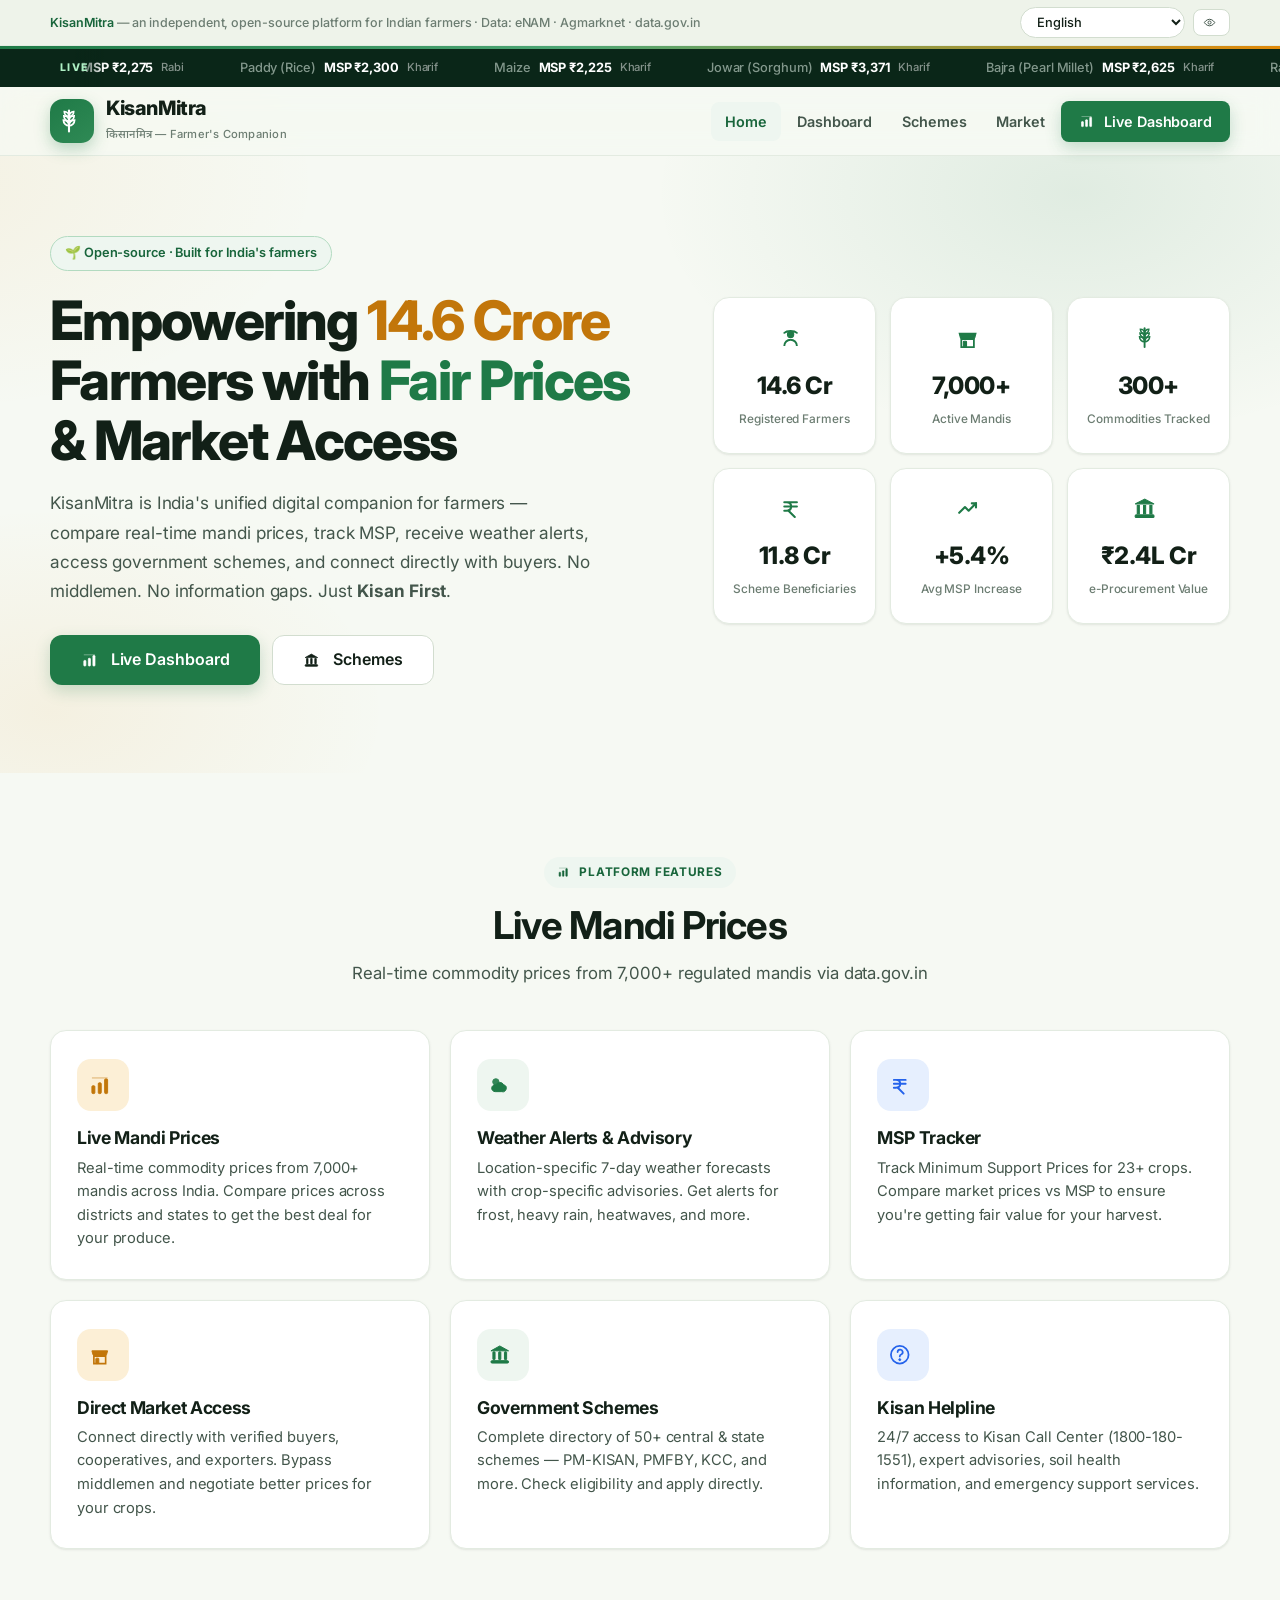
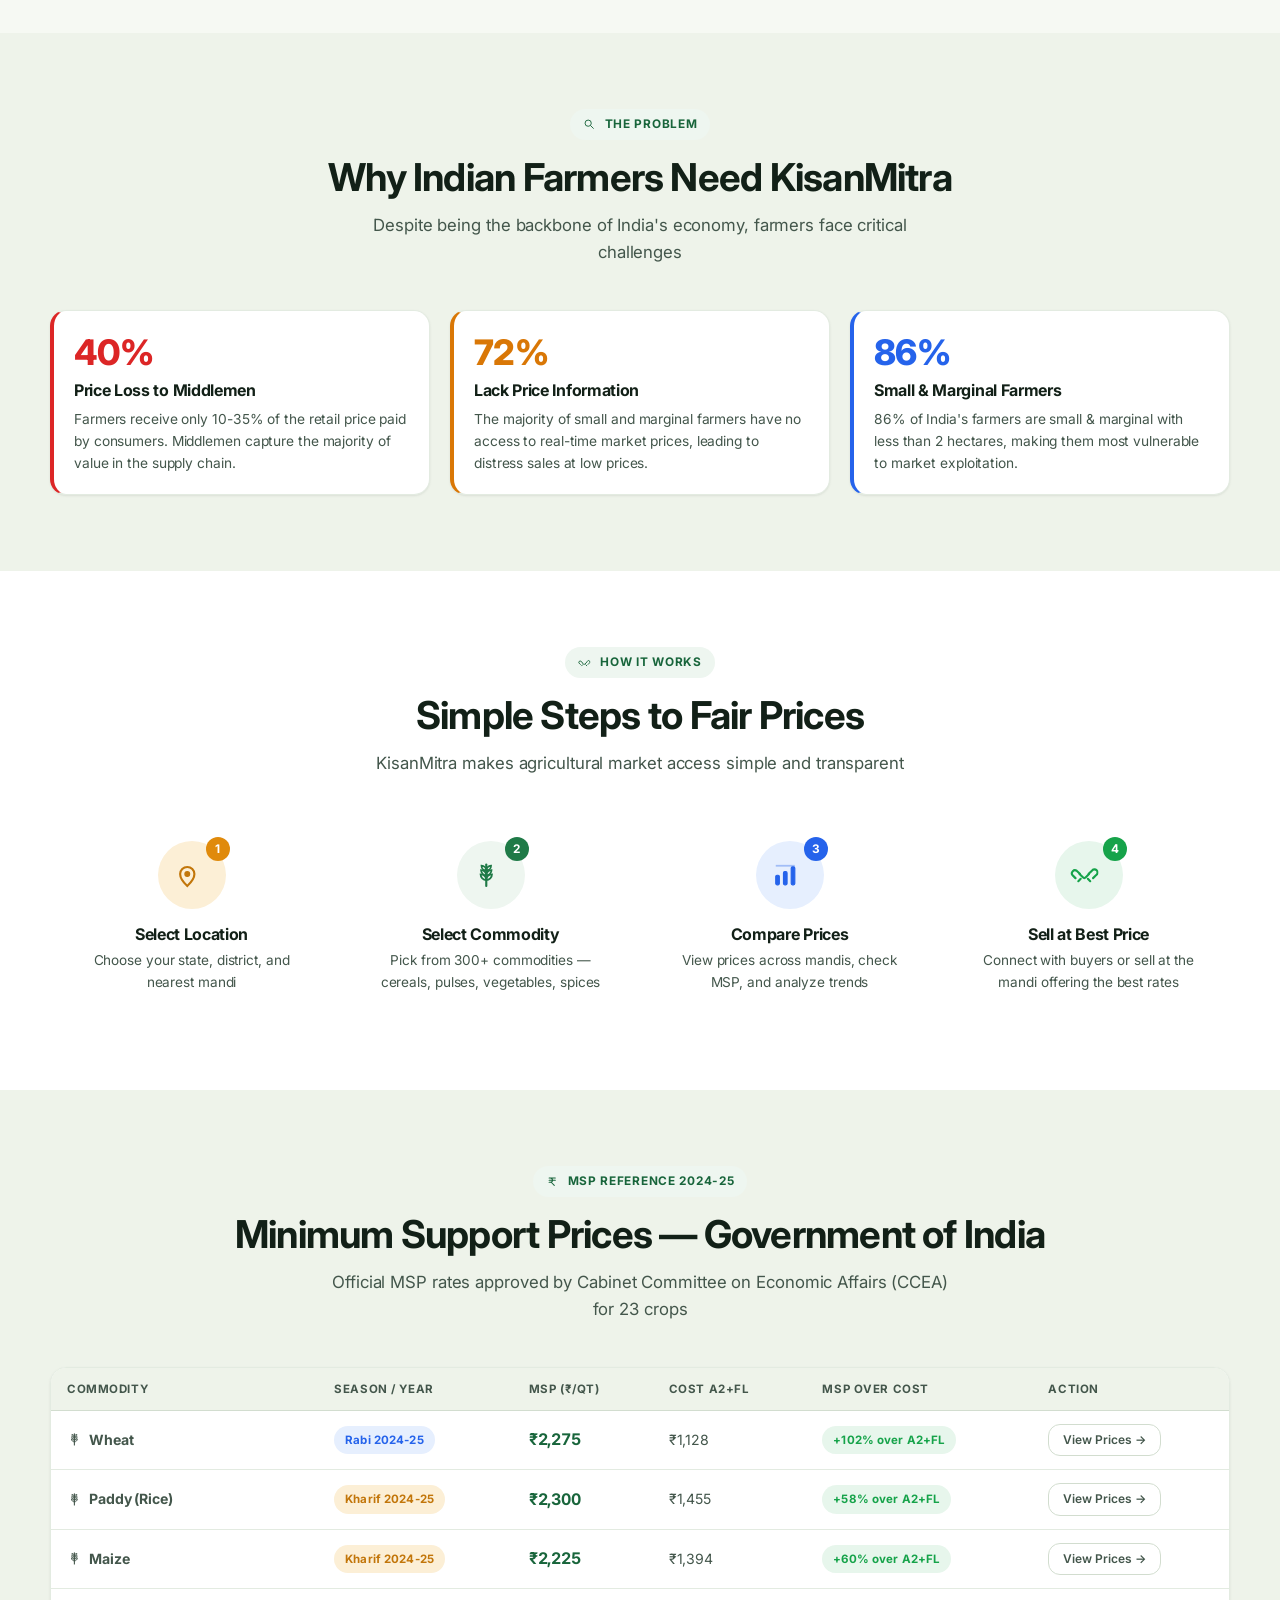
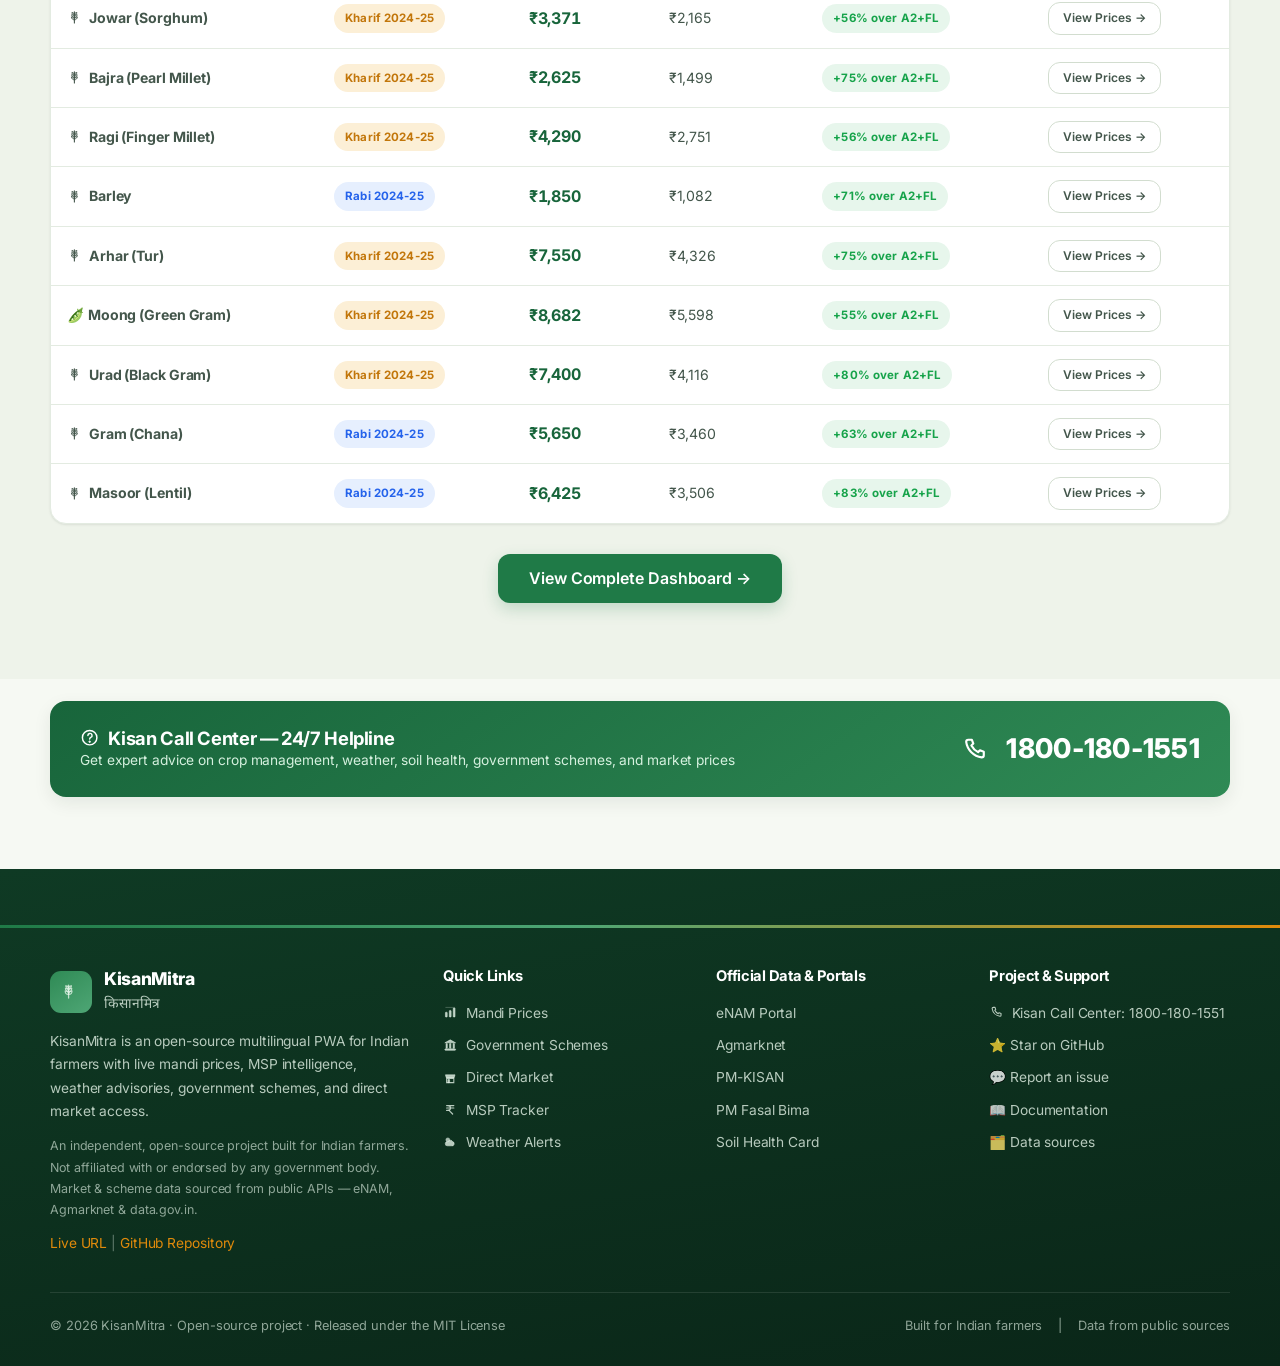
==== index.html @ b931a39f "Add dedicated mobile (app-like) experience; desktop unchanged All new rules are scoped to <=768px in" ====
<!DOCTYPE html>
<html lang="en">

<head>
    <meta charset="UTF-8">
    <meta name="viewport" content="width=device-width, initial-scale=1.0">
    <meta name="description"
        content="KisanMitra is an open-source multilingual PWA for Indian farmers with live mandi prices, MSP intelligence, weather advisories, schemes, and direct market access.">
    <meta name="keywords" content="Kisan, Farmer, Mandi Prices, MSP, Agriculture, India, eNAM, Weather, Crop Prices">
    <meta name="author" content="KisanMitra — independent open-source project">
    <meta name="theme-color" content="#1f7a47">

    <!-- Open Graph / SEO -->
    <meta property="og:title" content="KisanMitra — Farmer's Digital Companion" />
    <meta property="og:description"
        content="Open-source multilingual PWA for Indian farmers with live mandi prices, MSP intelligence, weather advisories, schemes, and direct market access." />
    <meta property="og:type" content="website" />
    <meta property="og:url" content="https://kisanmitra.in" />

    <!-- Favicon -->
    <link rel="icon" href="assets/icons/logo.svg" type="image/svg+xml">
    <meta name="apple-mobile-web-app-capable" content="yes">
    <meta name="apple-mobile-web-app-status-bar-style" content="black-translucent">
    <meta name="mobile-web-app-capable" content="yes">
    <title>KisanMitra — किसानमित्र | Empowering India's Farmers</title>
    <link rel="manifest" href="manifest.json">
    <link rel="icon" href="assets/icons/favicon.svg" type="image/svg+xml">
    <link rel="apple-touch-icon" href="assets/icons/apple-touch-icon.svg">
    <link rel="stylesheet" href="css/style.css?v=8">
    <link rel="stylesheet" href="css/redesign.css?v=8">
    <link rel="stylesheet" href="css/mobile.css?v=8">
</head>

<body>
    <!-- Government Strip -->
    <div class="gov-strip">
        <div class="container">
            <span class="utility-note"><strong>KisanMitra</strong> — an independent, open-source platform for Indian farmers · Data: eNAM · Agmarknet · data.gov.in</span>
            <div>
                <select id="langSelect" class="lang-select">
                    <option value="en">English</option>
                    <option value="hi">हिन्दी (Hindi)</option>
                    <option value="te">తెలుగు (Telugu)</option>
                    <option value="ta">தமிழ் (Tamil)</option>
                    <option value="mr">मराठी (Marathi)</option>
                    <option value="bn">বাংলা (Bengali)</option>
                    <option value="kn">ಕನ್ನಡ (Kannada)</option>
                    <option value="gu">ગુજરાતી (Gujarati)</option>
                </select>

                <button class="hc-toggle" title="High Contrast Mode" aria-label="Toggle High Contrast Mode">👁️‍🗨️</button>
            </div>
        </div>
    </div>

    <!-- Tricolor Divider -->
    <div class="tricolor-divider"></div>

    <!-- Price Ticker -->
    <div class="price-ticker" id="priceTicker">
        <div class="ticker-wrap" id="tickerContent">
            <!-- Populated by JS -->
        </div>
    </div>

    <!-- Navbar -->
    <nav class="navbar">
        <div class="container">
            <a href="index.html" class="nav-brand">
                <div class="logo">🌾</div>
                <div class="brand-text">
                    <h1>KisanMitra</h1>
                    <span>किसानमित्र — Farmer's Companion</span>
                </div>
            </a>
            <ul class="nav-links" id="navLinks">
                <li><a href="index.html" class="active" data-i18n="nav.home">Home</a></li>
                <li><a href="dashboard.html" data-i18n="nav.dashboard">Dashboard</a></li>
                <li><a href="schemes.html" data-i18n="nav.schemes">Schemes</a></li>
                <li><a href="market.html" data-i18n="nav.market">Market</a></li>
                <li><a href="dashboard.html" class="nav-cta" data-i18n="hero.btn.dashboard">📊 Live Dashboard</a></li>
            </ul>
            <button class="nav-toggle" id="navToggle" aria-label="Toggle navigation">☰</button>
        </div>
    </nav>

    <!-- Hero Section -->
    <section class="hero">
        <div class="hero-particles" id="heroParticles"></div>
        <div class="container">
            <div class="hero-content">
                <div class="hero-text">
                    <div class="hero-badge" data-i18n="hero.badge">
                        🌱 Open-source · Built for India's farmers
                    </div>
                    <h2>
                        Empowering <span class="highlight">14.6 Crore</span> Farmers with
                        <span class="highlight-green">Fair Prices</span> & Market Access
                    </h2>
                    <p>
                        KisanMitra is India's unified digital companion for farmers — compare real-time mandi prices,
                        track MSP, receive weather alerts, access government schemes, and connect directly with buyers.
                        No middlemen. No information gaps. Just <strong>Kisan First</strong>.
                    </p>
                    <div class="hero-actions">
                        <a href="dashboard.html" class="btn btn-primary btn-lg" data-i18n="hero.btn.dashboard">
                            📊 View Live Mandi Prices
                        </a>
                        <a href="schemes.html" class="btn btn-secondary btn-lg" data-i18n="hero.btn.schemes">
                            🏛️ Schemes
                        </a>
                    </div>
                </div>
                <div class="hero-stats" id="heroStats">
                    <div class="hero-stat">
                        <div class="stat-icon">👨‍🌾</div>
                        <span class="stat-value" id="statFarmers">14.6 Cr</span>
                        <span class="stat-label">Registered Farmers</span>
                    </div>
                    <div class="hero-stat">
                        <div class="stat-icon">🏪</div>
                        <span class="stat-value" id="statMandis">7,000+</span>
                        <span class="stat-label">Active Mandis</span>
                    </div>
                    <div class="hero-stat">
                        <div class="stat-icon">🌾</div>
                        <span class="stat-value" id="statCommodities">300+</span>
                        <span class="stat-label">Commodities Tracked</span>
                    </div>
                    <div class="hero-stat">
                        <div class="stat-icon">💰</div>
                        <span class="stat-value" id="statBeneficiaries">11.8 Cr</span>
                        <span class="stat-label">Scheme Beneficiaries</span>
                    </div>
                    <div class="hero-stat">
                        <div class="stat-icon">📈</div>
                        <span class="stat-value" id="statMSP">+5.4%</span>
                        <span class="stat-label">Avg MSP Increase</span>
                    </div>
                    <div class="hero-stat">
                        <div class="stat-icon">🏦</div>
                        <span class="stat-value" id="statProcurement">₹2.4L Cr</span>
                        <span class="stat-label">e-Procurement Value</span>
                    </div>
                </div>
            </div>
        </div>
    </section>

    <!-- Features Section -->
    <section class="features" id="features">
        <div class="container">
            <div class="section-header">
                <div class="tagline">⚡ Platform Features</div>
                <h2 data-i18n="feature.prices.title">Everything a Farmer Needs, In One Place</h2>
                <p data-i18n="feature.prices.desc">KisanMitra bridges the information gap between farmers and markets
                    with powerful digital tools</p>
            </div>
            <div class="features-grid">
                <div class="feature-card">
                    <div class="feature-icon saffron">📊</div>
                    <h3>Live Mandi Prices</h3>
                    <p>Real-time commodity prices from 7,000+ mandis across India. Compare prices across districts and
                        states to get the best deal for your produce.</p>
                </div>
                <div class="feature-card">
                    <div class="feature-icon green">🌤️</div>
                    <h3>Weather Alerts & Advisory</h3>
                    <p>Location-specific 7-day weather forecasts with crop-specific advisories. Get alerts for frost,
                        heavy rain, heatwaves, and more.</p>
                </div>
                <div class="feature-card">
                    <div class="feature-icon blue">💰</div>
                    <h3>MSP Tracker</h3>
                    <p>Track Minimum Support Prices for 23+ crops. Compare market prices vs MSP to ensure you're getting
                        fair value for your harvest.</p>
                </div>
                <div class="feature-card">
                    <div class="feature-icon saffron">🏪</div>
                    <h3>Direct Market Access</h3>
                    <p>Connect directly with verified buyers, cooperatives, and exporters. Bypass middlemen and
                        negotiate better prices for your crops.</p>
                </div>
                <div class="feature-card">
                    <div class="feature-icon green">🏛️</div>
                    <h3>Government Schemes</h3>
                    <p>Complete directory of 50+ central & state schemes — PM-KISAN, PMFBY, KCC, and more. Check
                        eligibility and apply directly.</p>
                </div>
                <div class="feature-card">
                    <div class="feature-icon blue">🆘</div>
                    <h3>Kisan Helpline</h3>
                    <p>24/7 access to Kisan Call Center (1800-180-1551), expert advisories, soil health information, and
                        emergency support services.</p>
                </div>
            </div>
        </div>
    </section>

    <!-- Problem Statement Section -->
    <section class="section-block bg-light">
        <div class="container">
            <div class="section-header">
                <div class="tagline">🔍 The Problem</div>
                <h2>Why Indian Farmers Need KisanMitra</h2>
                <p>Despite being the backbone of India's economy, farmers face critical challenges</p>
            </div>
            <div class="grid-3" id="problemGrid">
                <div class="card problem-card danger">
                    <div class="card-body">
                        <h3 class="problem-stat tone-danger-text">40%</h3>
                        <h4 class="problem-title">Price Loss to Middlemen</h4>
                        <p class="problem-copy">Farmers receive only 10-35% of the
                            retail price paid by consumers. Middlemen capture the majority of value in the supply chain.
                        </p>
                    </div>
                </div>
                <div class="card problem-card warning">
                    <div class="card-body">
                        <h3 class="problem-stat tone-warning-text">72%</h3>
                        <h4 class="problem-title">Lack Price Information</h4>
                        <p class="problem-copy">The majority of small and marginal
                            farmers have no access to real-time market prices, leading to distress sales at low prices.
                        </p>
                    </div>
                </div>
                <div class="card problem-card info">
                    <div class="card-body">
                        <h3 class="problem-stat tone-info-text">86%</h3>
                        <h4 class="problem-title">Small & Marginal Farmers</h4>
                        <p class="problem-copy">86% of India's farmers are small &
                            marginal with less than 2 hectares, making them most vulnerable to market exploitation.</p>
                    </div>
                </div>
            </div>
        </div>
    </section>

    <!-- How It Works -->
    <section class="section-block bg-white">
        <div class="container">
            <div class="section-header">
                <div class="tagline">🔄 How It Works</div>
                <h2>Simple Steps to Fair Prices</h2>
                <p>KisanMitra makes agricultural market access simple and transparent</p>
            </div>
            <div class="steps-grid">
                <div class="step-card">
                    <div class="step-icon tone-saffron-bg">
                        📍
                        <span class="step-no tone-saffron-solid">1</span>
                    </div>
                    <h4 class="step-title">Select Location</h4>
                    <p class="step-copy">Choose your state, district, and nearest
                        mandi</p>
                </div>
                <div class="step-card">
                    <div class="step-icon tone-green-bg">
                        🌾
                        <span class="step-no tone-green-solid">2</span>
                    </div>
                    <h4 class="step-title">Select Commodity</h4>
                    <p class="step-copy">Pick from 300+ commodities — cereals,
                        pulses, vegetables, spices</p>
                </div>
                <div class="step-card">
                    <div class="step-icon tone-info-bg">
                        📊
                        <span class="step-no tone-info-solid">3</span>
                    </div>
                    <h4 class="step-title">Compare Prices</h4>
                    <p class="step-copy">View prices across mandis, check MSP, and
                        analyze trends</p>
                </div>
                <div class="step-card">
                    <div class="step-icon tone-success-bg">
                        🤝
                        <span class="step-no tone-success-solid">4</span>
                    </div>
                    <h4 class="step-title">Sell at Best Price</h4>
                    <p class="step-copy">Connect with buyers or sell at the mandi
                        offering the best rates</p>
                </div>
            </div>
        </div>
    </section>

    <!-- Quick Price Check -->
    <section class="section-block bg-light">
        <div class="container">
            <div class="section-header">
                <div class="tagline" data-i18n="msp.tagline">💰 MSP Reference 2024-25</div>
                <h2 data-i18n="msp.title">Minimum Support Prices — Government of India</h2>
                <p data-i18n="msp.subtitle">Official MSP rates approved by Cabinet Committee on Economic Affairs (CCEA)
                    for 23 crops</p>
            </div>
            <div class="card">
                <div class="card-body no-padding">
                    <div class="table-responsive">
                        <table class="data-table" id="quickPriceTable">
                            <thead>
                                <tr>
                                    <th data-i18n="th.commodity">Commodity</th>
                                    <th data-i18n="th.season">Season / Year</th>
                                    <th data-i18n="th.msp">MSP (₹/Qt)</th>
                                    <th data-i18n="th.cost">Cost A2+FL</th>
                                    <th data-i18n="th.margin" scope="col">MSP over Cost</th>
                                    <th data-i18n="th.action" scope="col">Action</th>
                                </tr>
                            </thead>
                            <tbody id="quickPriceBody">
                                <!-- Populated by JS -->
                            </tbody>
                        </table>
                    </div>
                </div>
            </div>
            <div class="center-actions">
                <a href="dashboard.html" class="btn btn-primary btn-lg">View Complete Dashboard →</a>
            </div>
        </div>
    </section>

    <!-- Helpline Banner -->
    <div class="container hero-help-wrap">
        <div class="helpline-banner">
            <div>
                <h3>🆘 Kisan Call Center — 24/7 Helpline</h3>
                <p>Get expert advice on crop management, weather, soil health, government schemes, and market prices</p>
            </div>
            <div class="helpline-number">
                📞 1800-180-1551
            </div>
        </div>
    </div>

    <!-- Footer -->
    <footer class="footer">
        <div class="tricolor-divider"></div>
        <div class="container footer-pad-top">
            <div class="footer-grid">
                <div>
                    <div class="footer-brand">
                        <div class="footer-brand-logo">
                            🌾</div>
                        <div>
                            <h3 class="footer-brand-title">
                                KisanMitra</h3>
                            <span class="footer-brand-sub">किसानमित्र</span>
                        </div>
                    </div>
                    <p>KisanMitra is an open-source multilingual PWA for Indian farmers with live mandi prices, MSP
                        intelligence, weather advisories, government schemes, and direct market access.</p>
                    <p class="footer-note">An independent, open-source project built for Indian farmers. Not
                        affiliated with or endorsed by any government body. Market &amp; scheme data sourced from
                        public APIs — eNAM, Agmarknet &amp; data.gov.in.</p>
                    <p class="footer-links-row">
                        <a href="https://tekigowtham2204.github.io/KisanMitra/" target="_blank" rel="noopener noreferrer">Live URL</a>
                        <span class="sep"> | </span>
                        <a href="https://github.com/tekigowtham2204/KisanMitra/" target="_blank" rel="noopener noreferrer">GitHub Repository</a>
                    </p>
                </div>
                <div>
                    <h4>Quick Links</h4>
                    <ul>
                        <li><a href="dashboard.html">📊 Mandi Prices</a></li>
                        <li><a href="schemes.html">🏛️ Government Schemes</a></li>
                        <li><a href="market.html">🏪 Direct Market</a></li>
                        <li><a href="dashboard.html">💰 MSP Tracker</a></li>
                        <li><a href="dashboard.html">🌤️ Weather Alerts</a></li>
                    </ul>
                </div>
                <div>
                    <h4>Official Data & Portals</h4>
                    <ul>
                        <li><a href="https://enam.gov.in" target="_blank">eNAM Portal</a></li>
                        <li><a href="https://agmarknet.gov.in" target="_blank">Agmarknet</a></li>
                        <li><a href="https://pmkisan.gov.in" target="_blank">PM-KISAN</a></li>
                        <li><a href="https://pmfby.gov.in" target="_blank">PM Fasal Bima</a></li>
                        <li><a href="https://soilhealth.dac.gov.in" target="_blank">Soil Health Card</a></li>
                    </ul>
                </div>
                <div>
                    <h4>Project & Support</h4>
                    <ul>
                        <li><a href="tel:18001801551">📞 Kisan Call Center: 1800-180-1551</a></li>
                        <li><a href="https://github.com/tekigowtham2204/KisanMitra/" target="_blank" rel="noopener noreferrer">⭐ Star on GitHub</a></li>
                        <li><a href="https://github.com/tekigowtham2204/KisanMitra/issues" target="_blank" rel="noopener noreferrer">💬 Report an issue</a></li>
                        <li><a href="https://github.com/tekigowtham2204/KisanMitra/blob/master/README.md" target="_blank" rel="noopener noreferrer">📖 Documentation</a></li>
                        <li><a href="https://data.gov.in/" target="_blank" rel="noopener noreferrer">🗂️ Data sources</a></li>
                    </ul>
                </div>
            </div>
            <div class="footer-bottom">
                <span>© 2026 KisanMitra · Open-source project · Released under the MIT License</span>
                <div class="footer-govt-logos">
                    <span>Built for Indian farmers</span>
                    <span>|</span>
                    <span>Data from public sources</span>
                </div>
            </div>
        </div>
    </footer>

    <!-- Scroll to Top -->
    <button class="scroll-top" id="scrollTop" aria-label="Scroll to top">↑</button>

    <script src="js/api.js?v=8"></script>
    <script src="js/data.js?v=8"></script>
    <script src="js/i18n.js?v=8"></script>
    <script type="module" src="js/app.js?v=8"></script>

    <!-- Service Worker & PWA Install -->
    <script>
        if ('serviceWorker' in navigator) {
            window.addEventListener('load', () => {
                navigator.serviceWorker.register('./service-worker.js')
                    .then(reg => {
                        console.log('[SW] Registered:', reg.scope);
                        reg.onupdatefound = () => {
                            const newWorker = reg.installing;
                            newWorker.onstatechange = () => {
                                if (newWorker.state === 'installed' && navigator.serviceWorker.controller) {
                                    if (window.UI) window.UI.showToast('New update available! Refresh to update.', 'info');
                                }
                            };
                        };
                    })
                    .catch(err => console.warn('[SW] Registration failed:', err));
            });
        }
        // PWA Install prompt
        let deferredPrompt;
        window.addEventListener('beforeinstallprompt', e => {
            e.preventDefault();
            deferredPrompt = e;
            const banner = document.createElement('div');
            banner.id = 'installBanner';
            banner.className = 'install-banner';
            banner.innerHTML = '<div><strong>📱 Install KisanMitra</strong><br><small>Quick access from your home screen</small></div><div class="install-banner-actions"><button onclick="installPWA()" class="install-btn">Install</button><button onclick="this.parentElement.parentElement.remove()" class="later-btn">Later</button></div>';
            document.body.appendChild(banner);
        });
        function installPWA() {
            if (!deferredPrompt) return;
            deferredPrompt.prompt();
            deferredPrompt.userChoice.then(result => {
                console.log('[PWA] Install:', result.outcome);
                deferredPrompt = null;
                const banner = document.getElementById('installBanner');
                if (banner) banner.remove();
            });
        }
    </script>
</body>

</html>
---- css/style.css ----
/* ============================================================
   KisanMitra — Design System
   An independent, open-source platform for Indian farmers.
   Direction: modern agritech — one confident green brand,
   a warm harvest accent, generous whitespace, restrained motion.
   Single source of truth. (redesign.css is intentionally empty.)
   ============================================================ */

@import url('https://fonts.googleapis.com/css2?family=Inter:wght@400;500;600;700;800&family=Noto+Sans+Devanagari:wght@400;500;600;700&display=swap');

/* ── Design Tokens ── */
:root {
    /* Brand — single confident green */
    --green-50:  #eef6f0;
    --green-100: #d8ecdf;
    --green-200: #b2dac0;
    --green-300: #82c29b;
    --green-400: #4ea675;
    --green-500: #2f8a55;
    --green-600: #1f7a47;   /* primary */
    --green-700: #18653b;   /* hover */
    --green-800: #134f2f;
    --green-900: #0f3a24;   /* deep surfaces */
    --green-950: #0a2618;

    /* Accent — warm harvest amber, used sparingly */
    --accent:      #e08a0b;
    --accent-dark: #c2760a;
    --accent-soft: #fcefd6;

    /* Neutrals — slate with a faint warm-green tint */
    --ink:        #122017;
    --ink-2:      #43564b;
    --ink-3:      #6c7d72;
    --ink-inverse:#f4f8f3;

    --surface:      #f6f9f3;   /* page background */
    --surface-2:    #eef3ea;   /* subtle panels / table heads */
    --card:         #ffffff;
    --border:       #e3ebe1;
    --border-strong:#d2ddcf;

    /* Semantic */
    --success:    #16a34a;
    --success-bg: #e7f6ec;
    --danger:     #dc2626;
    --danger-bg:  #fdecec;
    --warning:    #d97706;
    --warning-bg: #fdf1dc;
    --info:       #2563eb;
    --info-bg:    #e6effe;

    /* Legacy aliases (kept so existing markup keeps working) */
    --saffron: var(--accent);
    --saffron-dark: var(--accent-dark);
    --saffron-light: var(--accent-soft);
    --green: var(--green-600);
    --green-dark: var(--green-700);
    --green-light: var(--green-50);
    --white: #ffffff;
    --bg-primary: var(--surface);
    --bg-secondary: var(--card);
    --bg-card: var(--card);
    --text-primary: var(--ink);
    --text-secondary: var(--ink-2);
    --text-muted: var(--ink-3);
    --text-inverse: var(--ink-inverse);
    --border-color: var(--border);

    /* Radii */
    --r-sm: 8px;
    --r-md: 12px;
    --r-lg: 16px;
    --r-xl: 22px;
    --r-pill: 999px;
    --border-radius: var(--r-sm);
    --border-radius-lg: var(--r-md);
    --border-radius-xl: var(--r-lg);

    /* Spacing scale (4px base) */
    --s-1: 4px;  --s-2: 8px;  --s-3: 12px; --s-4: 16px;
    --s-5: 20px; --s-6: 24px; --s-8: 32px; --s-10: 40px;
    --s-12: 48px; --s-16: 64px; --s-20: 80px;

    /* Shadows — soft, low-opacity, green-tinted */
    --shadow-xs: 0 1px 2px rgba(15, 40, 25, 0.05);
    --shadow-sm: 0 1px 3px rgba(15, 40, 25, 0.06), 0 1px 2px rgba(15, 40, 25, 0.04);
    --shadow-md: 0 6px 18px rgba(15, 40, 25, 0.08);
    --shadow-lg: 0 16px 40px rgba(15, 40, 25, 0.10);
    --shadow-xl: 0 28px 64px rgba(15, 40, 25, 0.14);

    --ring: 0 0 0 3px rgba(31, 122, 71, 0.18);

    --font: 'Inter', 'Noto Sans Devanagari', -apple-system, BlinkMacSystemFont, 'Segoe UI', sans-serif;
    --font-primary: var(--font);

    --ease: cubic-bezier(0.4, 0, 0.2, 1);
    --transition: all 0.2s var(--ease);
}

/* ── Reset & Base ── */
*, *::before, *::after { margin: 0; padding: 0; box-sizing: border-box; }

html {
    scroll-behavior: smooth;
    font-size: 16px;
    -webkit-text-size-adjust: 100%;
}

body {
    font-family: var(--font);
    background:
        radial-gradient(900px 480px at 88% -8%, rgba(31, 122, 71, 0.08), transparent 60%),
        radial-gradient(720px 420px at -6% 4%, rgba(224, 138, 11, 0.07), transparent 55%),
        var(--surface);
    color: var(--ink);
    line-height: 1.6;
    -webkit-font-smoothing: antialiased;
    -moz-osx-font-smoothing: grayscale;
    overflow-x: hidden;
    letter-spacing: -0.006em;
}

h1, h2, h3, h4, h5 {
    font-weight: 700;
    line-height: 1.2;
    letter-spacing: -0.02em;
    color: var(--ink);
}

a { text-decoration: none; color: inherit; }
img, svg { max-width: 100%; }
button { cursor: pointer; font-family: inherit; }
input, select, textarea { font-family: inherit; }
strong { font-weight: 700; }

/* ── SVG Icon System (iconify swaps emoji → sprite) ── */
.km-icon-inline {
    display: inline-flex;
    align-items: center;
    justify-content: center;
    vertical-align: -0.14em;
    margin-right: 0.3em;
    line-height: 1;
}
.km-icon {
    width: 1.05em;
    height: 1.05em;
    display: inline-block;
    color: currentColor;
    fill: currentColor;
    stroke: currentColor;
    flex-shrink: 0;
}
.logo .km-icon, .footer-brand-logo .km-icon { width: 1.25em; height: 1.25em; }

/* ── Container ── */
.container {
    width: min(1180px, 100% - 40px);
    margin: 0 auto;
}
.container-fluid { width: 100%; padding: 0 24px; }

/* ── Utility (top) bar ── */
.gov-strip {
    background: var(--surface-2);
    border-bottom: 1px solid var(--border);
    color: var(--ink-2);
    font-size: 0.78rem;
    font-weight: 500;
    padding: 7px 0;
}
.gov-strip .container {
    display: flex;
    justify-content: space-between;
    align-items: center;
    gap: 12px;
}
.gov-strip .utility-note { color: var(--ink-3); }
.gov-strip .utility-note strong { color: var(--green-700); font-weight: 600; }
.gov-strip > .container > div {
    display: flex;
    align-items: center;
    gap: 8px;
}

.lang-select {
    border-radius: var(--r-pill);
    border: 1px solid var(--border-strong);
    background: var(--card);
    color: var(--ink);
    padding: 6px 12px;
    font-size: 0.8rem;
    font-weight: 500;
    cursor: pointer;
    outline: none;
    transition: var(--transition);
}
.lang-select:hover { border-color: var(--green-400); }
.lang-select:focus-visible { box-shadow: var(--ring); border-color: var(--green-500); }
.lang-select option { color: #0d1620; }

.hc-toggle {
    border-radius: var(--r-sm);
    border: 1px solid var(--border-strong);
    background: var(--card);
    color: var(--ink-2);
    padding: 6px 9px;
    font-size: 0.78rem;
    line-height: 1;
    display: inline-flex;
    align-items: center;
    transition: var(--transition);
}
.hc-toggle:hover { border-color: var(--green-400); color: var(--green-700); }

/* ── Brand hairline (was tricolor divider) ── */
.tricolor-divider {
    height: 3px;
    background: linear-gradient(90deg, var(--green-600), var(--green-400) 45%, var(--accent));
}

/* ── Price Ticker ── */
.price-ticker {
    background: var(--green-950);
    padding: 9px 0;
    overflow: hidden;
    position: relative;
}
.price-ticker::before {
    content: 'LIVE';
    position: absolute;
    left: 0; top: 0; bottom: 0;
    z-index: 2;
    display: flex;
    align-items: center;
    gap: 6px;
    padding: 0 16px 0 max(16px, calc((100% - 1180px) / 2 + 10px));
    font-size: 0.66rem;
    font-weight: 800;
    letter-spacing: 0.12em;
    color: #aef0c4;
    background: linear-gradient(90deg, var(--green-950) 72%, transparent);
}
.ticker-wrap {
    display: flex;
    animation: ticker 44s linear infinite;
    white-space: nowrap;
}
.ticker-item {
    display: inline-flex;
    align-items: center;
    gap: 8px;
    padding: 0 22px;
    color: rgba(231, 246, 236, 0.75);
    font-size: 0.8rem;
    font-weight: 500;
}
.ticker-item .ticker-name { color: rgba(231, 246, 236, 0.55); }
.ticker-item .ticker-price { font-weight: 700; color: #fff; }
@keyframes ticker { 0% { transform: translateX(0); } 100% { transform: translateX(-50%); } }

/* ── Navbar ── */
.navbar {
    background: rgba(246, 249, 243, 0.82);
    backdrop-filter: saturate(180%) blur(14px);
    -webkit-backdrop-filter: saturate(180%) blur(14px);
    border-bottom: 1px solid var(--border);
    position: sticky;
    top: 0;
    z-index: 1000;
}
.navbar .container {
    display: flex;
    align-items: center;
    justify-content: space-between;
    height: 68px;
}
.nav-brand { display: flex; align-items: center; gap: 12px; }
.nav-brand .logo {
    width: 44px;
    height: 44px;
    background: linear-gradient(145deg, var(--green-600), var(--green-500));
    border-radius: 13px;
    display: flex;
    align-items: center;
    justify-content: center;
    font-size: 1.4rem;
    color: #fff;
    box-shadow: 0 6px 16px rgba(31, 122, 71, 0.28);
}
.nav-brand .brand-text h1 {
    font-size: 1.24rem;
    font-weight: 800;
    color: var(--ink);
    line-height: 1.15;
}
.nav-brand .brand-text span {
    font-size: 0.7rem;
    color: var(--ink-3);
    font-weight: 500;
    letter-spacing: 0.02em;
}
.nav-links { display: flex; list-style: none; gap: 2px; align-items: center; }
.nav-links a {
    color: var(--ink-2);
    font-size: 0.9rem;
    font-weight: 600;
    padding: 8px 14px;
    border-radius: var(--r-sm);
    transition: var(--transition);
    display: flex;
    align-items: center;
    gap: 6px;
}
.nav-links a:hover { color: var(--green-700); background: var(--green-50); }
.nav-links a.active { color: var(--green-700); background: var(--green-50); }
.nav-cta {
    background: var(--green-600) !important;
    color: #fff !important;
    font-weight: 600 !important;
    padding: 9px 18px !important;
    border-radius: var(--r-sm) !important;
    box-shadow: 0 6px 16px rgba(31, 122, 71, 0.24);
    transition: transform 0.15s var(--ease), background-color 0.15s var(--ease), box-shadow 0.15s var(--ease);
}
.nav-cta:hover {
    background: var(--green-700) !important;
    transform: translateY(-1px);
    box-shadow: 0 10px 22px rgba(31, 122, 71, 0.3) !important;
}
.nav-cta:active { transform: translateY(0); }
.nav-toggle {
    display: none;
    background: var(--card);
    border: 1px solid var(--border-strong);
    color: var(--ink);
    font-size: 1.2rem;
    padding: 6px 10px;
    border-radius: var(--r-sm);
    line-height: 1;
}

/* ── Hero ── */
.hero {
    position: relative;
    overflow: hidden;
    padding: 80px 0 88px;
    background:
        radial-gradient(680px 400px at 84% 6%, rgba(31, 122, 71, 0.10), transparent 62%),
        radial-gradient(560px 340px at 4% 90%, rgba(224, 138, 11, 0.08), transparent 60%);
}
.hero .container { position: relative; z-index: 2; }
.hero-content {
    display: grid;
    grid-template-columns: 1.08fr 0.92fr;
    gap: 56px;
    align-items: center;
}
.hero-badge {
    display: inline-flex;
    align-items: center;
    gap: 8px;
    background: var(--green-50);
    border: 1px solid var(--green-200);
    color: var(--green-700);
    padding: 6px 14px;
    border-radius: var(--r-pill);
    font-size: 0.8rem;
    font-weight: 600;
    margin-bottom: 20px;
}
.hero h2 {
    font-size: clamp(2.1rem, 4.6vw, 3.4rem);
    font-weight: 800;
    color: var(--ink);
    line-height: 1.1;
    letter-spacing: -0.03em;
    margin-bottom: 18px;
}
.hero h2 .highlight { color: var(--accent-dark); }
.hero h2 .highlight-green { color: var(--green-600); }
.hero p {
    font-size: 1.075rem;
    color: var(--ink-2);
    margin-bottom: 30px;
    max-width: 540px;
    line-height: 1.7;
}
.hero-actions { display: flex; gap: 12px; flex-wrap: wrap; }
.hero-stats {
    display: grid;
    grid-template-columns: repeat(3, 1fr);
    gap: 14px;
}
.hero-stat {
    background: var(--card);
    border: 1px solid var(--border);
    border-radius: var(--r-lg);
    padding: 22px 18px;
    text-align: center;
    box-shadow: var(--shadow-sm);
    transition: var(--transition);
}
.hero-stat:hover { transform: translateY(-3px); box-shadow: var(--shadow-md); border-color: var(--green-200); }
.hero-stat .stat-icon { font-size: 1.5rem; margin-bottom: 8px; color: var(--green-600); }
.hero-stat .stat-value { font-size: 1.5rem; font-weight: 800; color: var(--ink); display: block; letter-spacing: -0.02em; }
.hero-stat .stat-label { font-size: 0.74rem; color: var(--ink-3); font-weight: 500; margin-top: 2px; }

/* ── Buttons ── */
.btn {
    display: inline-flex;
    align-items: center;
    justify-content: center;
    gap: 8px;
    padding: 11px 22px;
    border: 1px solid transparent;
    border-radius: var(--r-md);
    font-size: 0.9rem;
    font-weight: 600;
    letter-spacing: -0.005em;
    line-height: 1.2;
    transition: transform 0.15s var(--ease), background-color 0.15s var(--ease), box-shadow 0.15s var(--ease), color 0.15s var(--ease), border-color 0.15s var(--ease);
}
.btn:active { transform: translateY(0) !important; }
.btn-primary {
    background: var(--green-600);
    color: #fff;
    box-shadow: 0 6px 16px rgba(31, 122, 71, 0.22);
}
.btn-primary:hover { background: var(--green-700); transform: translateY(-2px); box-shadow: 0 10px 24px rgba(31, 122, 71, 0.28); }
.btn-secondary {
    background: var(--card);
    color: var(--ink);
    border-color: var(--border-strong);
}
.btn-secondary:hover { background: var(--surface-2); border-color: var(--green-300); transform: translateY(-2px); }
.btn-success { background: var(--green-600); color: #fff; box-shadow: 0 6px 16px rgba(31, 122, 71, 0.22); }
.btn-success:hover { background: var(--green-700); transform: translateY(-2px); }
.btn-outline { background: transparent; border: 1px solid var(--border-strong); color: var(--ink-2); }
.btn-outline:hover { border-color: var(--green-400); color: var(--green-700); background: var(--green-50); }
.btn-sm { padding: 8px 14px; font-size: 0.82rem; }
.btn-lg { padding: 14px 30px; font-size: 1rem; }
.btn-icon { width: 40px; height: 40px; padding: 0; border-radius: var(--r-md); }
.cta-muted { background: rgba(255, 255, 255, 0.16) !important; color: #fff !important; border-color: rgba(255, 255, 255, 0.4) !important; }
.cta-muted:hover { background: rgba(255, 255, 255, 0.26) !important; }

/* ── Section primitives ── */
.features { padding: 84px 0; }
.section-block { padding: 76px 0; }
.section-block.bg-light { background: var(--surface-2); }
.section-block.bg-white { background: var(--card); }

.section-header { text-align: center; margin-bottom: 44px; }
.section-header .tagline, .tagline {
    display: inline-flex;
    align-items: center;
    gap: 6px;
    padding: 6px 13px;
    border-radius: var(--r-pill);
    background: var(--green-50);
    color: var(--green-700);
    font-size: 0.74rem;
    font-weight: 700;
    text-transform: uppercase;
    letter-spacing: 0.06em;
    margin-bottom: 14px;
}
.section-header h2 {
    font-size: clamp(1.7rem, 3vw, 2.4rem);
    color: var(--ink);
    margin-bottom: 12px;
}
.section-header p {
    font-size: 1.05rem;
    color: var(--ink-2);
    max-width: 620px;
    margin: 0 auto;
}

/* ── Features ── */
.features-grid { display: grid; grid-template-columns: repeat(3, 1fr); gap: 20px; }
.feature-card {
    background: var(--card);
    padding: 28px 26px;
    border-radius: var(--r-lg);
    border: 1px solid var(--border);
    box-shadow: var(--shadow-sm);
    transition: var(--transition);
    position: relative;
}
.feature-card:hover { transform: translateY(-4px); box-shadow: var(--shadow-md); border-color: var(--green-200); }
.feature-icon {
    width: 52px;
    height: 52px;
    border-radius: 14px;
    display: flex;
    align-items: center;
    justify-content: center;
    font-size: 1.4rem;
    margin-bottom: 16px;
    background: var(--green-50);
    color: var(--green-600);
}
.feature-icon.saffron { background: var(--accent-soft); color: var(--accent-dark); }
.feature-icon.green { background: var(--green-50); color: var(--green-600); }
.feature-icon.blue { background: var(--info-bg); color: var(--info); }
.feature-card h3 { font-size: 1.1rem; margin-bottom: 8px; color: var(--ink); }
.feature-card p { font-size: 0.92rem; color: var(--ink-2); line-height: 1.6; }

/* ── Page header (inner pages) ── */
.page-header {
    background:
        radial-gradient(600px 200px at 88% -40%, rgba(31, 122, 71, 0.10), transparent 70%),
        var(--surface-2);
    border-bottom: 1px solid var(--border);
    padding: 36px 0 30px;
    color: var(--ink);
}
.page-header .breadcrumb { font-size: 0.82rem; color: var(--ink-3); margin-bottom: 10px; }
.page-header .breadcrumb a { color: var(--ink-3); transition: var(--transition); }
.page-header .breadcrumb a:hover { color: var(--green-700); }
.page-header .breadcrumb strong { color: var(--ink); font-weight: 600; }
.page-header h2 { font-size: clamp(1.55rem, 3vw, 2.1rem); }
.page-header p { color: var(--ink-2); font-size: 0.95rem; margin-top: 6px; }

/* ── Dashboard layout ── */
.dashboard { padding: 30px 0 10px; min-height: calc(100vh - 68px); }
.dashboard-header { margin-bottom: 26px; }
.dashboard-header h2 { font-size: 1.55rem; }
.dashboard-header p { color: var(--ink-2); font-size: 0.9rem; margin-top: 4px; }

.quick-stats { display: grid; grid-template-columns: repeat(4, 1fr); gap: 16px; margin-bottom: 26px; }
.quick-stats.layout-4 { grid-template-columns: repeat(4, 1fr); }
.stat-card {
    background: var(--card);
    border-radius: var(--r-lg);
    padding: 20px;
    border: 1px solid var(--border);
    box-shadow: var(--shadow-sm);
    display: flex;
    align-items: center;
    gap: 14px;
    transition: var(--transition);
}
.stat-card:hover { transform: translateY(-3px); box-shadow: var(--shadow-md); border-color: var(--green-200); }
.stat-icon-box {
    width: 50px;
    height: 50px;
    border-radius: 13px;
    display: grid;
    place-items: center;
    font-size: 1.35rem;
    flex-shrink: 0;
    background: var(--green-50);
    color: var(--green-600);
}
.stat-icon-box.tone-saffron { background: var(--accent-soft); color: var(--accent-dark); }
.stat-icon-box.tone-green { background: var(--green-50); color: var(--green-600); }
.stat-icon-box.tone-info { background: var(--info-bg); color: var(--info); }
.stat-icon-box.tone-warning { background: var(--warning-bg); color: var(--warning); }
.stat-info h4 {
    font-size: 0.74rem;
    font-weight: 600;
    color: var(--ink-3);
    text-transform: uppercase;
    letter-spacing: 0.04em;
}
.stat-info .value { font-size: 1.45rem; font-weight: 800; color: var(--ink); display: block; margin-top: 2px; letter-spacing: -0.02em; }
.stat-info .change { font-size: 0.74rem; font-weight: 600; margin-top: 2px; display: inline-flex; align-items: center; gap: 3px; color: var(--ink-3); }
.stat-info .change.up { color: var(--success); }
.stat-info .change.down { color: var(--danger); }

/* ── Cards ── */
.card {
    background: var(--card);
    border-radius: var(--r-lg);
    border: 1px solid var(--border);
    box-shadow: var(--shadow-sm);
    overflow: hidden;
    transition: var(--transition);
}
.card:hover { box-shadow: var(--shadow-md); }
.card-header {
    padding: 18px 20px;
    border-bottom: 1px solid var(--border);
    display: flex;
    align-items: center;
    justify-content: space-between;
    gap: 10px;
    flex-wrap: wrap;
}
.card-header h3 { font-size: 1.02rem; color: var(--ink); display: flex; align-items: center; gap: 8px; }
.card-body { padding: 20px; }
.card-body.no-padding { padding: 0; }

/* ── Grids ── */
.grid-2 { display: grid; grid-template-columns: repeat(2, 1fr); gap: 20px; }
.grid-3 { display: grid; grid-template-columns: repeat(3, 1fr); gap: 20px; }
.grid-sidebar { display: grid; grid-template-columns: 1fr 360px; gap: 22px; }

/* ── Forms & Filters ── */
.filter-bar {
    display: flex;
    gap: 10px;
    flex-wrap: wrap;
    align-items: center;
    margin-bottom: 22px;
    padding: 14px 16px;
    background: var(--card);
    border-radius: var(--r-md);
    border: 1px solid var(--border);
    box-shadow: var(--shadow-sm);
    row-gap: 10px;
}
.filter-bar.spaced { margin-bottom: 20px; }
.filter-bar label {
    font-size: 0.74rem;
    font-weight: 700;
    color: var(--ink-3);
    text-transform: uppercase;
    letter-spacing: 0.04em;
    white-space: nowrap;
}
.filter-bar .form-control { min-width: 0; flex: 1 1 200px; }
.form-control {
    padding: 10px 13px;
    border: 1px solid var(--border-strong);
    border-radius: var(--r-sm);
    font-size: 0.88rem;
    background: var(--card);
    color: var(--ink);
    min-height: 40px;
    min-width: 180px;
    transition: border-color 0.16s var(--ease), box-shadow 0.16s var(--ease);
}
.form-control::placeholder { color: var(--ink-3); }
.form-control:focus { outline: none; border-color: var(--green-500); box-shadow: var(--ring); }
.form-control-sm { padding: 8px 11px; font-size: 0.8rem; min-width: 140px; }
.form-label { font-size: 0.8rem; font-weight: 600; color: var(--ink-2); display: block; margin-bottom: 6px; }
.form-grid-2, .form-grid-3 { display: grid; gap: 16px; margin-bottom: 18px; }
.form-grid-2 { grid-template-columns: repeat(2, 1fr); }
.form-grid-3 { grid-template-columns: repeat(3, 1fr); }
.form-max { max-width: 720px; }
.checkbox-sm { width: 18px; height: 18px; accent-color: var(--green-600); }
.voice-btn {
    width: 40px; height: 40px; padding: 0;
    display: inline-flex; align-items: center; justify-content: center;
    background: var(--card); border: 1px solid var(--border-strong); border-radius: var(--r-md);
}
.voice-btn:hover { border-color: var(--green-400); color: var(--green-700); }

/* ── Tables ── */
.table-responsive { overflow-x: auto; -webkit-overflow-scrolling: touch; border-radius: var(--r-md); }
.data-table { width: 100%; border-collapse: separate; border-spacing: 0; font-size: 0.88rem; }
.data-table thead th {
    background: var(--surface-2);
    padding: 12px 16px;
    text-align: left;
    font-weight: 700;
    color: var(--ink-2);
    font-size: 0.72rem;
    text-transform: uppercase;
    letter-spacing: 0.05em;
    border-bottom: 1px solid var(--border-strong);
    white-space: nowrap;
}
.data-table tbody td { padding: 13px 16px; border-bottom: 1px solid var(--border); vertical-align: middle; color: var(--ink-2); }
.data-table tbody tr { transition: background 0.16s var(--ease); }
.data-table tbody tr:hover { background: var(--green-50); }
.data-table tbody tr:last-child td { border-bottom: none; }
.data-table .price { font-weight: 700; color: var(--ink); font-variant-numeric: tabular-nums; }
.data-table .price.modal-price { color: var(--green-700); font-size: 1rem; }
.data-table .mandi-name { font-weight: 600; color: var(--ink); }
.data-table .mandi-district { font-size: 0.75rem; color: var(--ink-3); }

/* ── Badges ── */
.badge {
    display: inline-flex; align-items: center; gap: 4px;
    padding: 5px 11px; border-radius: var(--r-pill);
    font-size: 0.72rem; font-weight: 700; letter-spacing: 0.01em;
}
.badge-success { background: var(--success-bg); color: var(--success); }
.badge-danger { background: var(--danger-bg); color: var(--danger); }
.badge-warning { background: var(--warning-bg); color: var(--warning); }
.badge-info { background: var(--info-bg); color: var(--info); }
.badge-saffron { background: var(--accent-soft); color: var(--accent-dark); }

.change-up { color: var(--success); }
.change-down { color: var(--danger); }
.change-up::before { content: '▲ '; font-size: 0.65em; }
.change-down::before { content: '▼ '; font-size: 0.65em; }

/* ── Weather widget ── */
.weather-widget {
    background: linear-gradient(150deg, var(--green-700), var(--green-600));
    border-radius: var(--r-lg);
    padding: 24px;
    color: #eafff0;
    position: relative;
    overflow: hidden;
    border: none;
    box-shadow: var(--shadow-md);
}
.weather-widget::before {
    content: '';
    position: absolute; top: -60px; right: -60px;
    width: 200px; height: 200px;
    background: radial-gradient(circle, rgba(255, 255, 255, 0.14), transparent 70%);
    border-radius: 50%;
}
.weather-header { display: flex; justify-content: space-between; align-items: flex-start; margin-bottom: 16px; position: relative; }
.weather-title { font-size: 1rem; font-weight: 700; color: #fff; }
.weather-sub { font-size: 0.75rem; opacity: 0.78; }
.weather-date { font-size: 0.7rem; opacity: 0.6; }
.weather-current { display: flex; align-items: center; gap: 18px; margin-bottom: 18px; position: relative; }
.weather-current .temp { font-size: 3.2rem; font-weight: 800; line-height: 1; color: #fff; letter-spacing: -0.03em; }
.weather-current .temp sup { font-size: 1.3rem; font-weight: 500; vertical-align: super; }
.weather-current .weather-icon { font-size: 2.6rem; }
.weather-condition { font-size: 0.82rem; opacity: 0.85; }
.weather-details { display: grid; grid-template-columns: repeat(3, 1fr); gap: 10px; margin-bottom: 18px; position: relative; }
.weather-detail { background: rgba(255, 255, 255, 0.12); border: 1px solid rgba(255, 255, 255, 0.16); border-radius: var(--r-sm); padding: 11px; text-align: center; }
.weather-detail .label { font-size: 0.66rem; opacity: 0.75; text-transform: uppercase; letter-spacing: 0.04em; }
.weather-detail .value { font-size: 1.05rem; font-weight: 700; color: #fff; }
.weather-forecast { display: flex; gap: 8px; overflow-x: auto; padding-bottom: 4px; position: relative; }
.forecast-day {
    flex: 0 0 auto; text-align: center; padding: 10px 13px;
    border-radius: var(--r-md); background: rgba(255, 255, 255, 0.1); min-width: 68px;
    transition: var(--transition);
}
.forecast-day:hover { background: rgba(255, 255, 255, 0.18); }
.forecast-day .day { font-size: 0.7rem; opacity: 0.78; }
.forecast-day .icon { font-size: 1.25rem; margin: 6px 0; }
.forecast-day .temps { font-size: 0.74rem; font-weight: 600; }

/* ── Advisory ── */
.advisory-list { list-style: none; }
.advisory-item {
    padding: 13px 16px;
    border-left: 3px solid var(--green-500);
    background: var(--green-50);
    border-radius: 0 var(--r-sm) var(--r-sm) 0;
    margin-bottom: 10px;
    font-size: 0.86rem;
    color: var(--ink);
    transition: var(--transition);
}
.advisory-item:last-child { margin-bottom: 0; }
.advisory-item:hover { background: var(--green-100); transform: translateX(3px); }

/* ── Charts ── */
.chart-container { position: relative; width: 100%; height: 300px; padding: 10px; }
.chart-canvas, .trend-canvas { width: 100%; height: 250px; }
.chart-wrap { position: relative; }
.bar-chart, .bar-chart-shell { display: flex; align-items: flex-end; gap: 6px; height: 250px; padding: 20px 10px 30px; }
.bar-chart .bar { flex: 1; border-radius: 6px 6px 0 0; position: relative; min-width: 26px; transition: var(--transition); cursor: pointer; background: var(--green-500); }
.bar-chart .bar:hover { opacity: 0.88; }
.bar-chart .bar .bar-label { position: absolute; bottom: -22px; left: 50%; transform: translateX(-50%); font-size: 0.64rem; color: var(--ink-3); white-space: nowrap; }
.bar-chart .bar .bar-value { position: absolute; top: -22px; left: 50%; transform: translateX(-50%); font-size: 0.7rem; font-weight: 700; color: var(--ink); white-space: nowrap; }

/* ── MSP comparison ── */
.msp-comparison { display: flex; align-items: center; gap: 18px; padding: 14px; border-radius: var(--r-md); border: 1px solid var(--border); margin-bottom: 12px; transition: var(--transition); }
.msp-comparison:hover { background: var(--surface-2); }
.msp-bar-container { flex: 1; height: 26px; background: var(--surface-2); border-radius: var(--r-pill); overflow: hidden; position: relative; }
.msp-bar { height: 100%; border-radius: var(--r-pill); transition: width 0.9s var(--ease); display: flex; align-items: center; padding-left: 12px; font-size: 0.7rem; font-weight: 700; color: #fff; }
.msp-bar.above { background: linear-gradient(90deg, var(--green-600), var(--green-400)); }
.msp-bar.below { background: linear-gradient(90deg, var(--danger), #f87171); }
.msp-bar.at-msp { background: linear-gradient(90deg, var(--accent), #f7b955); }

/* ── Scheme cards ── */
.scheme-card {
    background: var(--card);
    padding: 22px;
    border-radius: var(--r-lg);
    border: 1px solid var(--border);
    box-shadow: var(--shadow-sm);
    text-align: left;
    transition: var(--transition);
    height: 100%;
    display: flex;
    flex-direction: column;
}
.scheme-card:hover { transform: translateY(-4px); box-shadow: var(--shadow-md); border-color: var(--green-200); }
.scheme-card .scheme-icon {
    width: 50px; height: 50px; border-radius: 13px;
    background: var(--green-50); color: var(--green-600);
    display: flex; align-items: center; justify-content: center;
    font-size: 1.4rem; margin-bottom: 14px;
}
.scheme-card h3 { font-size: 1.04rem; color: var(--ink); margin-bottom: 4px; }
.scheme-card .scheme-hindi { font-size: 0.8rem; color: var(--ink-3); margin-bottom: 12px; }
.scheme-card p { font-size: 0.86rem; color: var(--ink-2); line-height: 1.6; flex: 1; }
.scheme-card .scheme-benefit { margin-top: 14px; padding: 10px 13px; background: var(--green-50); border: 1px solid var(--green-100); border-radius: var(--r-sm); font-size: 0.8rem; font-weight: 600; color: var(--green-700); }
.scheme-card .scheme-link { margin-top: 14px; color: var(--green-700); font-weight: 600; font-size: 0.85rem; display: flex; align-items: center; gap: 6px; transition: var(--transition); }
.scheme-card .scheme-link:hover { gap: 10px; color: var(--green-800); }

/* ── Market listings ── */
.listing-card { background: var(--card); border-radius: var(--r-lg); border: 1px solid var(--border); box-shadow: var(--shadow-sm); padding: 22px; transition: var(--transition); }
.listing-card:hover { transform: translateY(-3px); box-shadow: var(--shadow-md); border-color: var(--green-200); }
.listing-header { display: flex; justify-content: space-between; align-items: flex-start; margin-bottom: 14px; gap: 10px; }
.listing-header h4 { font-size: 1rem; color: var(--ink); }
.listing-header .verified { background: var(--success-bg); color: var(--success); padding: 3px 9px; border-radius: var(--r-pill); font-size: 0.7rem; font-weight: 700; }
.listing-meta { display: grid; grid-template-columns: 1fr 1fr; gap: 10px; margin-bottom: 14px; }
.listing-meta .meta-item { font-size: 0.8rem; color: var(--ink-2); }
.listing-meta .meta-item strong { color: var(--ink); }
.listing-price { font-size: 1.3rem; font-weight: 800; color: var(--green-700); margin-bottom: 14px; letter-spacing: -0.02em; }
.listing-price span { font-size: 0.8rem; color: var(--ink-3); font-weight: 400; }

/* ── Flow / steps / problem (home & market) ── */
.flow-track { display: grid; grid-template-columns: repeat(9, minmax(0, 1fr)); gap: 10px; align-items: center; }
.flow-step { text-align: center; }
.flow-step .icon { font-size: 1.7rem; margin-bottom: 6px; color: var(--green-600); }
.flow-step .label { font-size: 0.82rem; font-weight: 700; color: var(--ink-2); }
.flow-arrow { text-align: center; font-size: 1.3rem; color: var(--green-300); }
.flow-arrow.final { color: var(--accent); }

.steps-grid { display: grid; grid-template-columns: repeat(4, 1fr); gap: 16px; }
.step-card { text-align: center; padding: 20px; }
.step-icon { width: 68px; height: 68px; border-radius: 50%; display: flex; align-items: center; justify-content: center; font-size: 1.7rem; margin: 0 auto 16px; position: relative; }
.step-no { position: absolute; top: -4px; right: -4px; width: 24px; height: 24px; border-radius: 50%; font-size: 0.74rem; display: flex; align-items: center; justify-content: center; color: #fff; font-weight: 700; }
.step-title { margin-bottom: 6px; }
.step-copy { font-size: 0.85rem; color: var(--ink-2); }

.problem-card { border-left: 4px solid var(--green-500); }
.problem-card.danger { border-left-color: var(--danger); }
.problem-card.warning { border-left-color: var(--warning); }
.problem-card.info { border-left-color: var(--info); }
.problem-stat { font-size: 2.2rem; font-weight: 800; margin-bottom: 8px; letter-spacing: -0.02em; }
.problem-title { margin-bottom: 8px; }
.problem-copy { font-size: 0.86rem; color: var(--ink-2); }

/* Tones (backgrounds / solids / text) */
.tone-saffron-bg { background: var(--accent-soft); color: var(--accent-dark); }
.tone-green-bg { background: var(--green-50); color: var(--green-600); }
.tone-info-bg { background: var(--info-bg); color: var(--info); }
.tone-success-bg { background: var(--success-bg); color: var(--success); }
.tone-warning-bg { background: var(--warning-bg); color: var(--warning); }
.tone-saffron-solid { background: var(--accent); }
.tone-green-solid { background: var(--green-600); }
.tone-info-solid { background: var(--info); }
.tone-success-solid { background: var(--success); }
.tone-saffron-text { color: var(--accent-dark); }
.tone-green-text { color: var(--green-700); }
.tone-info-text { color: var(--info); }
.tone-danger-text { color: var(--danger); }
.tone-warning-text { color: var(--warning); }
.partner-icon.tone-saffron { background: var(--accent-soft); color: var(--accent-dark); }
.partner-icon.tone-green { background: var(--green-50); color: var(--green-600); }
.partner-icon.tone-info { background: var(--info-bg); color: var(--info); }
.partner-icon.tone-warning { background: var(--warning-bg); color: var(--warning); }

/* ── Contract farming bits ── */
.contracts-summary { text-align: center; padding: 36px; }
.contracts-summary .icon { font-size: 2.6rem; margin-bottom: 12px; color: var(--green-600); }
.contracts-summary h3 { margin-bottom: 8px; }
.contracts-summary p { font-size: 0.9rem; color: var(--ink-2); margin-bottom: 20px; }
.metric-row { display: flex; gap: 28px; justify-content: center; margin-bottom: 20px; flex-wrap: wrap; }
.metric-row .value { font-size: 1.5rem; font-weight: 800; letter-spacing: -0.02em; }
.metric-row .hint { font-size: 0.74rem; color: var(--ink-3); }
.partner-list-title { font-weight: 700; margin-bottom: 16px; display: flex; align-items: center; gap: 8px; }
.partner-item { display: flex; align-items: center; gap: 13px; padding: 12px; border: 1px solid var(--border); border-radius: var(--r-md); margin-bottom: 10px; transition: var(--transition); }
.partner-item:hover { border-color: var(--green-200); background: var(--surface-2); }
.partner-icon { width: 44px; height: 44px; border-radius: var(--r-md); display: flex; align-items: center; justify-content: center; font-size: 1.15rem; flex-shrink: 0; background: var(--green-50); color: var(--green-600); }
.partner-meta { flex: 1; }
.partner-meta strong { font-size: 0.9rem; color: var(--ink); }
.partner-meta div { font-size: 0.75rem; color: var(--ink-3); }

/* ── Helpline ── */
.helpline-banner {
    background: linear-gradient(145deg, var(--green-700), var(--green-500));
    border-radius: var(--r-lg);
    padding: 26px 30px;
    display: flex;
    align-items: center;
    justify-content: space-between;
    gap: 20px;
    color: #eafff0;
    box-shadow: var(--shadow-md);
}
.helpline-banner h3 { font-size: 1.15rem; color: #fff; }
.helpline-banner p { opacity: 0.9; font-size: 0.86rem; }
.helpline-number { font-size: 1.7rem; font-weight: 800; letter-spacing: 0.01em; display: flex; align-items: center; gap: 10px; color: #fff; }
.helpline-card {
    background: linear-gradient(150deg, var(--green-700), var(--green-500));
    border-radius: var(--r-lg);
    padding: 22px; color: #eafff0; text-align: center; box-shadow: var(--shadow-md);
}
.helpline-card .icon { font-size: 1.9rem; margin-bottom: 8px; color: #fff; }
.helpline-card h4 { color: #fff; margin-bottom: 4px; }
.helpline-card p { font-size: 0.8rem; opacity: 0.9; margin-bottom: 10px; }
.helpline-card .number { font-size: 1.5rem; font-weight: 800; color: #fff; }

/* ── Footer ── */
.footer { background: linear-gradient(170deg, var(--green-900), var(--green-950)); color: rgba(232, 246, 235, 0.82); padding: 56px 0 30px; margin-top: 72px; }
.footer-pad-top { padding-top: 40px; }
.footer-grid { display: grid; grid-template-columns: 1.5fr 1fr 1fr 1fr; gap: 32px; margin-bottom: 36px; }
.footer h4 { font-size: 0.92rem; font-weight: 700; margin-bottom: 16px; color: #fff; }
.footer p, .footer li, .footer a, .footer span { color: rgba(232, 246, 235, 0.78); font-size: 0.86rem; line-height: 1.7; }
.footer ul { list-style: none; }
.footer ul li { margin-bottom: 9px; }
.footer ul a { transition: var(--transition); }
.footer ul a:hover { color: var(--accent); padding-left: 3px; }
.footer-brand { display: flex; align-items: center; gap: 12px; margin-bottom: 14px; }
.footer-brand-logo { width: 42px; height: 42px; border-radius: 11px; display: flex; align-items: center; justify-content: center; font-size: 1.25rem; color: #fff; background: linear-gradient(145deg, var(--green-500), var(--green-400)); }
.footer-brand-title { font-size: 1.1rem; font-weight: 800; color: #fff; margin-bottom: 1px; }
.footer-brand-sub { font-size: 0.7rem; color: rgba(232, 246, 235, 0.55); }
.footer-note { margin-top: 12px; font-size: 0.78rem !important; color: rgba(232, 246, 235, 0.6) !important; }
.footer-links-row { margin-top: 12px; font-size: 0.82rem; }
.footer-links-row a { color: var(--accent); }
.footer-links-row .sep { opacity: 0.5; }
.footer-bottom { border-top: 1px solid rgba(255, 255, 255, 0.1); padding-top: 22px; display: flex; justify-content: space-between; align-items: center; gap: 12px; flex-wrap: wrap; }
.footer-bottom span { font-size: 0.8rem; color: rgba(232, 246, 235, 0.6); }
.footer-govt-logos { display: flex; align-items: center; gap: 16px; }

/* ── Tabs ── */
.tabs { display: flex; gap: 6px; background: var(--card); border: 1px solid var(--border); border-radius: var(--r-md); padding: 6px; margin-bottom: 20px; box-shadow: var(--shadow-sm); }
.tab { padding: 10px 18px; background: none; border: 1px solid transparent; border-radius: var(--r-sm); font-size: 0.86rem; font-weight: 600; color: var(--ink-2); cursor: pointer; transition: var(--transition); }
.tab:hover { color: var(--green-700); background: var(--green-50); }
.tab.active { background: var(--green-600); color: #fff; }

/* ── Modal ── */
.modal-overlay { position: fixed; inset: 0; background: rgba(10, 24, 16, 0.5); backdrop-filter: blur(4px); z-index: 9999; display: flex; align-items: center; justify-content: center; opacity: 0; visibility: hidden; transition: var(--transition); }
.modal-overlay.active { opacity: 1; visibility: visible; }
.modal { background: var(--card); border-radius: var(--r-lg); max-width: 600px; width: 90%; max-height: 82vh; overflow-y: auto; box-shadow: var(--shadow-xl); transform: scale(0.95); transition: transform 0.25s var(--ease); }
.modal-overlay.active .modal { transform: scale(1); }
.modal-header { padding: 18px 22px; border-bottom: 1px solid var(--border); display: flex; justify-content: space-between; align-items: center; }
.modal-header h3 { font-size: 1.1rem; }
.modal-close { background: none; border: none; font-size: 1.3rem; color: var(--ink-3); transition: var(--transition); }
.modal-close:hover { color: var(--danger); }
.modal-body { padding: 22px; }

/* ── States ── */
.loading-state, .empty-state, .error-state { display: flex; flex-direction: column; align-items: center; justify-content: center; padding: 56px 20px; text-align: center; }
.loading-state { color: var(--ink-3); }
.loading-state p { margin-top: 16px; font-size: 0.9rem; }
.loader { width: 38px; height: 38px; border: 3px solid var(--border); border-top-color: var(--green-600); border-radius: 50%; animation: spin 0.8s linear infinite; }
@keyframes spin { to { transform: rotate(360deg); } }
.error-state .error-icon { font-size: 2.4rem; margin-bottom: 12px; }
.error-state h4 { font-size: 1rem; color: var(--danger); margin-bottom: 6px; }
.error-state p, .empty-state p { font-size: 0.86rem; color: var(--ink-2); max-width: 400px; margin-bottom: 14px; }
.empty-state h4 { font-size: 1rem; color: var(--ink); margin-bottom: 6px; }
.empty-table, .empty-placeholder { text-align: center; color: var(--ink-3); padding: 40px 20px; }
.empty-table { padding: 56px 20px; }
.empty-table .icon { font-size: 2.4rem; margin-bottom: 12px; color: var(--green-400); }
.empty-table strong { color: var(--ink); }
.inline-note { font-size: 0.85rem; color: var(--ink-3); }
.api-key-warning { display: flex; flex-direction: column; align-items: center; justify-content: center; padding: 38px 20px; text-align: center; background: var(--warning-bg); border-radius: var(--r-md); border: 1px dashed var(--warning); }
.api-key-warning h4 { font-size: 1rem; color: var(--warning); margin-bottom: 6px; }
.api-key-warning p { font-size: 0.85rem; color: var(--ink-2); max-width: 420px; }
.api-key-warning code { background: rgba(0, 0, 0, 0.06); padding: 2px 8px; border-radius: 4px; font-family: ui-monospace, monospace; font-size: 0.82rem; }

/* ── Favorites ── */
.favorites-section { margin-bottom: 28px; }
.favorites-grid { display: grid; grid-template-columns: repeat(auto-fill, minmax(200px, 1fr)); gap: 14px; }
.favorite-card { background: var(--card); border: 1px solid var(--border); border-radius: var(--r-md); padding: 16px; display: flex; justify-content: space-between; align-items: center; box-shadow: var(--shadow-sm); }
.btn-favorite { background: transparent; border: none; font-size: 1.2rem; cursor: pointer; color: var(--ink-3); transition: transform 0.18s var(--ease), color 0.18s var(--ease); padding: 4px; }
.btn-favorite:hover { transform: scale(1.12); }
.btn-favorite.active { color: var(--danger); }

/* ── Scroll to top ── */
.scroll-top {
    position: fixed; bottom: 28px; right: 28px;
    width: 46px; height: 46px;
    background: var(--green-600); color: #fff; border: none;
    border-radius: var(--r-md); font-size: 1.15rem;
    box-shadow: 0 10px 26px rgba(31, 122, 71, 0.34);
    z-index: 999; opacity: 0; visibility: hidden; transform: translateY(10px);
    transition: var(--transition); display: flex; align-items: center; justify-content: center;
}
.scroll-top.visible { opacity: 1; visibility: visible; transform: translateY(0); }
.scroll-top:hover { background: var(--green-700); transform: translateY(-3px); }

/* ── Tooltip ── */
.tooltip { position: relative; }
.tooltip::after { content: attr(data-tooltip); position: absolute; bottom: calc(100% + 8px); left: 50%; transform: translateX(-50%); background: var(--ink); color: #fff; padding: 6px 12px; border-radius: 6px; font-size: 0.72rem; white-space: nowrap; opacity: 0; visibility: hidden; transition: var(--transition); z-index: 100; }
.tooltip:hover::after { opacity: 1; visibility: visible; }

/* ── Toast ── */
.toast-notification { position: fixed; top: 88px; right: 20px; z-index: 10000; padding: 13px 20px; border-radius: var(--r-md); font-size: 0.9rem; font-weight: 600; box-shadow: var(--shadow-lg); max-width: 420px; animation: slideInRight 0.3s var(--ease); cursor: pointer; display: flex; align-items: center; gap: 12px; }
@keyframes slideInRight { from { transform: translateX(110%); opacity: 0; } to { transform: translateX(0); opacity: 1; } }

/* ── Install banner ── */
.install-banner { position: fixed; bottom: 0; left: 0; right: 0; background: linear-gradient(135deg, var(--green-700), var(--green-600)); color: #fff; padding: 14px 20px; display: flex; align-items: center; justify-content: space-between; gap: 12px; z-index: 9999; box-shadow: 0 -6px 24px rgba(10, 24, 16, 0.22); }
.install-banner small { font-size: 0.8rem; opacity: 0.9; }
.install-banner-actions { display: flex; gap: 8px; align-items: center; }
.install-banner .install-btn { background: #fff; color: var(--green-700); border: none; padding: 10px 20px; border-radius: var(--r-sm); font-weight: 700; cursor: pointer; }
.install-banner .later-btn { background: transparent; color: #fff; border: 1px solid rgba(255, 255, 255, 0.5); padding: 10px 16px; border-radius: var(--r-sm); cursor: pointer; }

/* ── Misc layout helpers ── */
.stack-gap-24 { margin-bottom: 22px; }
.center-actions { text-align: center; margin-top: 30px; }
.hero-help-wrap { margin-top: 22px; margin-bottom: 4px; }
.section-divider { margin: 22px 0; border: 0; border-top: 1px solid var(--border); }
.section-title-row { display: flex; align-items: center; justify-content: space-between; gap: 8px; }
.actions-row { display: flex; gap: 10px; align-items: center; flex-wrap: wrap; }
.hidden-panel { display: none; }
.w-full { width: 100%; }
.mt-16 { margin-top: 16px; } .mt-20 { margin-top: 20px; } .mt-30 { margin-top: 30px; } .mt-40 { margin-top: 40px; }
.export-csv-btn { font-size: 0.75rem; }
.partner-meta div, .inline-note { line-height: 1.5; }

/* Skeleton */
.skeleton, .skeleton-text { background: linear-gradient(90deg, var(--surface-2) 25%, #e4ece2 50%, var(--surface-2) 75%); background-size: 200% 100%; animation: skeleton 1.5s infinite; border-radius: 6px; }
.skeleton-text { height: 12px; width: 80%; }
@keyframes skeleton { 0% { background-position: -200% 0; } 100% { background-position: 200% 0; } }

/* Live pulse */
.pulse-dot { display: inline-block; width: 8px; height: 8px; background: var(--green-400); border-radius: 50%; margin-right: 6px; animation: pulseDot 1.5s ease-in-out infinite; }
@keyframes pulseDot { 0%, 100% { opacity: 1; box-shadow: 0 0 0 0 rgba(78, 166, 117, 0.4); } 50% { opacity: 0.8; box-shadow: 0 0 0 6px rgba(78, 166, 117, 0); } }

/* Particles disabled in the refined look (kept inert if rendered) */
.hero-particles { display: none; }

/* ── Reveal on scroll ── */
.reveal { opacity: 0; transform: translateY(22px); transition: opacity 0.6s var(--ease), transform 0.6s var(--ease); }
.reveal.revealed { opacity: 1; transform: translateY(0); }
.reveal-delay-1 { transition-delay: 0.08s; }
.reveal-delay-2 { transition-delay: 0.16s; }
.reveal-delay-3 { transition-delay: 0.24s; }
.reveal-delay-4 { transition-delay: 0.32s; }

/* ── Entrance animation (single, subtle) ── */
.hero-text, .hero-stats, .section-header, .feature-card, .card, .scheme-card, .stat-card {
    animation: fadeUp 0.5s var(--ease) both;
}
@keyframes fadeUp { from { opacity: 0; transform: translateY(12px); } to { opacity: 1; transform: translateY(0); } }

/* ── Scrollbar ── */
::-webkit-scrollbar { width: 9px; height: 9px; }
::-webkit-scrollbar-track { background: var(--surface-2); }
::-webkit-scrollbar-thumb { background: #c2d0c2; border-radius: 5px; }
::-webkit-scrollbar-thumb:hover { background: var(--green-300); }

/* ── Focus ── */
*:focus-visible { outline: 2px solid var(--green-600); outline-offset: 2px; border-radius: 3px; }

/* ── Micro-interaction ── */
button:active { transform: scale(0.97); }

/* ============================================================
   Responsive
   ============================================================ */
@media (max-width: 1200px) {
    .grid-sidebar { grid-template-columns: 1fr; }
    .hero-content { grid-template-columns: 1fr; gap: 36px; }
}
@media (max-width: 1024px) {
    .hero { padding: 60px 0 70px; }
    .features-grid, .footer-grid { grid-template-columns: repeat(2, minmax(0, 1fr)); }
    .quick-stats, .quick-stats.layout-4 { grid-template-columns: repeat(2, minmax(0, 1fr)); }
    .grid-3, .steps-grid { grid-template-columns: repeat(2, minmax(0, 1fr)); }
    .flow-track { grid-template-columns: repeat(5, minmax(0, 1fr)); }
    .flow-arrow { display: none; }
}
@media (max-width: 900px) {
    .hero-stats { grid-template-columns: repeat(3, minmax(0, 1fr)); }
    .tabs { display: grid; grid-template-columns: 1fr; }
    .tab { width: 100%; }
}
@media (max-width: 768px) {
    .gov-strip .container { flex-direction: column; align-items: center; text-align: center; gap: 8px; }
    .price-ticker::before { display: none; }
    .navbar .container { height: 64px; }
    .nav-links {
        display: none;
        position: absolute; top: 64px; left: 0; right: 0;
        margin: 0 16px; padding: 14px;
        flex-direction: column; align-items: stretch;
        background: var(--card);
        border: 1px solid var(--border);
        border-radius: var(--r-md);
        box-shadow: var(--shadow-lg);
    }
    .nav-links.active { display: flex; }
    .nav-links a { padding: 12px 14px; }
    .nav-toggle { display: block; }
    .hero h2 { font-size: 2rem; }
    .hero p { font-size: 0.98rem; }
    .hero-stats { grid-template-columns: repeat(2, 1fr); }
    .features-grid, .quick-stats, .quick-stats.layout-4, .grid-2, .grid-3, .steps-grid, .form-grid-2, .form-grid-3, .footer-grid { grid-template-columns: 1fr; }
    .filter-bar { padding: 12px; }
    .filter-bar label { width: 100%; }
    .filter-bar .form-control { flex: 1 1 100%; width: 100%; }
    .helpline-banner { flex-direction: column; text-align: left; padding: 22px; }
    .flow-track { grid-template-columns: 1fr; gap: 12px; }
    .footer-bottom { flex-direction: column; text-align: center; }
    .install-banner { flex-direction: column; align-items: stretch; }
    .install-banner-actions { width: 100%; }
    .install-banner .install-btn, .install-banner .later-btn { flex: 1; }
    .card-header, .card-body, .stat-card, .scheme-card { padding: 16px; }
    .section-block, .features { padding: 52px 0; }
}
@media (max-width: 480px) {
    html { font-size: 15px; }
    .container { width: min(1180px, 100% - 28px); }
    .hero-stats { grid-template-columns: 1fr; }
    .hero-actions { flex-direction: column; }
    .hero-actions .btn { width: 100%; }
    .hero h2, .page-header h2, .section-header h2 { font-size: 1.7rem; }
}

/* ── Reduced motion ── */
@media (prefers-reduced-motion: reduce) {
    *, *::before, *::after { animation-duration: 0.01ms !important; transition-duration: 0.01ms !important; }
    .ticker-wrap { animation: none; }
    .reveal { opacity: 1; transform: none; }
}

/* ── Print ── */
@media print {
    .navbar, .footer, .gov-strip, .price-ticker, .helpline-banner, .nav-toggle, .scroll-top, .tricolor-divider { display: none !important; }
    body { background: #fff; }
    .card { box-shadow: none; border: 1px solid #ccc; }
}

/* ============================================================
   High-contrast mode (refined)
   ============================================================ */
body.high-contrast {
    --surface: #000000;
    --surface-2: #0a0a0a;
    --card: #000000;
    --ink: #ffffff;
    --ink-2: #ffffff;
    --ink-3: #e6e6e6;
    --border: #ffffff;
    --border-strong: #ffffff;
    --green-50: #06250f;
    --green-600: #2bd66b;
    --green-700: #2bd66b;
    --accent: #ffd54a;
    --accent-dark: #ffd54a;
    background: #000 !important;
}
body.high-contrast a { text-decoration: underline; }
body.high-contrast .navbar { background: #000; }
body.high-contrast .card, body.high-contrast .btn, body.high-contrast .nav-cta,
body.high-contrast input, body.high-contrast select, body.high-contrast .stat-card,
body.high-contrast .feature-card, body.high-contrast .scheme-card {
    border: 2px solid #fff !important;
    box-shadow: none !important;
}
body.high-contrast .hero, body.high-contrast .page-header, body.high-contrast .weather-widget,
body.high-contrast .helpline-banner, body.high-contrast .helpline-card, body.high-contrast .footer {
    background: #000 !important;
    color: #fff !important;
}
---- css/redesign.css ----
/* ============================================================
   KisanMitra
   The design system now lives entirely in css/style.css.
   This file is intentionally left empty after consolidation so
   existing <link> tags and the service-worker precache stay
   valid. Do not add styles here — edit css/style.css instead.
   ============================================================ */
---- css/mobile.css ----
/* ============================================================
   KisanMitra — Mobile App Layer
   A dedicated, app-like experience for phones. Everything here is
   scoped to <= 768px, so the desktop / large-screen design in
   style.css is left completely untouched.
   Loaded LAST so it wins the cascade on mobile.
   ============================================================ */

@media (max-width: 768px) {

    /* Clip the off-canvas drawer so it can't create horizontal scroll.
       overflow-x: clip (not hidden) keeps the sticky navbar working. */
    html { overflow-x: clip; }

    /* ── One app header: drop the utility strip (its controls move into
          the drawer via JS), keep a single slim sticky navbar + a thin
          live ticker. ── */
    .gov-strip { display: none; }
    .tricolor-divider { height: 2px; }

    .price-ticker { padding: 7px 0; }
    .price-ticker::before { display: none; }
    .ticker-item { font-size: 0.76rem; padding: 0 16px; }

    .navbar { position: sticky; top: 0; z-index: 1000; }
    .navbar .container { height: 58px; }
    .nav-brand .logo { width: 38px; height: 38px; font-size: 1.2rem; border-radius: 11px; }
    .nav-brand .brand-text h1 { font-size: 1.1rem; }
    .nav-brand .brand-text span { font-size: 0.62rem; }
    .nav-toggle {
        display: flex; align-items: center; justify-content: center;
        width: 42px; height: 42px; font-size: 1.25rem;
        background: var(--card); border: 1px solid var(--border); border-radius: 11px;
    }
    body.nav-open .navbar { z-index: 1300; }   /* keep the ✕ tappable above the drawer */

    /* ── Slide-in drawer ── */
    .nav-links {
        position: fixed;
        top: 0; right: 0; bottom: 0; left: auto;
        width: min(84%, 330px);
        height: 100vh; height: 100dvh;
        margin: 0;
        padding: 78px 16px 24px;
        display: flex;
        flex-direction: column;
        align-items: stretch;
        gap: 4px;
        background: var(--card);
        border: none;
        border-left: 1px solid var(--border);
        border-radius: 0;
        box-shadow: -18px 0 48px rgba(10, 24, 16, 0.20);
        transform: translateX(100%);
        transition: transform 0.28s var(--ease);
        overflow-y: auto;
        z-index: 1200;
        -webkit-overflow-scrolling: touch;
    }
    .nav-links.active { transform: translateX(0); }
    .nav-links a {
        padding: 14px 16px;
        border-radius: 12px;
        font-size: 1.02rem;
        font-weight: 600;
        color: var(--ink);
        min-height: 48px;
        display: flex;
        align-items: center;
    }
    .nav-links a.active { background: var(--green-50); color: var(--green-700); }
    .nav-links a.nav-cta {
        margin-top: 10px;
        justify-content: center;
        padding: 14px 16px !important;
        font-size: 1rem !important;
    }
    .nav-drawer-controls {
        list-style: none;
        margin-top: auto;
        padding-top: 18px;
        border-top: 1px solid var(--border);
        display: flex;
        gap: 10px;
        align-items: center;
    }
    .nav-drawer-controls .lang-select { flex: 1; padding: 11px 12px; font-size: 0.9rem; }
    .nav-drawer-controls .hc-toggle { padding: 11px 12px; }

    /* Backdrop + scroll lock */
    body.nav-open { overflow: hidden; }
    body.nav-open::before {
        content: '';
        position: fixed;
        inset: 0;
        background: rgba(10, 24, 16, 0.45);
        backdrop-filter: blur(2px);
        -webkit-backdrop-filter: blur(2px);
        z-index: 1100;
    }

    /* ── Condensed hero ── */
    .hero { padding: 26px 0 30px; }
    .hero-content { gap: 22px; }
    .hero-badge { font-size: 0.72rem; padding: 5px 12px; margin-bottom: 14px; }
    .hero h2 { font-size: 1.72rem; line-height: 1.16; margin-bottom: 12px; }
    .hero p { font-size: 0.95rem; margin-bottom: 20px; }
    .hero-actions { flex-direction: column; gap: 10px; }
    .hero-actions .btn { width: 100%; }

    /* ── Stat strips: horizontally scrollable chips ── */
    .hero-stats,
    .quick-stats,
    .quick-stats.layout-4 {
        display: flex;
        gap: 12px;
        overflow-x: auto;
        scroll-snap-type: x mandatory;
        padding: 2px 2px 10px;
        -webkit-overflow-scrolling: touch;
        scrollbar-width: none;
    }
    .hero-stats::-webkit-scrollbar,
    .quick-stats::-webkit-scrollbar { display: none; }

    .hero-stat {
        flex: 0 0 46%;
        scroll-snap-align: start;
        padding: 16px 14px;
    }
    .hero-stat .stat-icon { font-size: 1.3rem; }
    .hero-stat .stat-value { font-size: 1.3rem; }

    .quick-stats .stat-card,
    .quick-stats.layout-4 .stat-card {
        flex: 0 0 74%;
        scroll-snap-align: start;
        padding: 16px;
    }
    .stat-card .stat-icon-box { width: 44px; height: 44px; font-size: 1.2rem; }
    .stat-info .value { font-size: 1.3rem; }

    /* ── Tighter sections & full-bleed-ish content ── */
    .features, .section-block { padding: 40px 0; }
    .section-header { margin-bottom: 28px; }
    .dashboard { padding: 18px 0 8px; }
    .page-header { padding: 22px 0 18px; }
    .stack-gap-24 { margin-bottom: 16px; }

    /* ── Buttons & inputs: comfortable touch targets ── */
    .btn { min-height: 44px; padding: 12px 18px; }
    .btn-sm { min-height: 38px; }
    .form-control { min-height: 46px; font-size: 16px; } /* 16px avoids iOS zoom-on-focus */
    .filter-bar { gap: 10px; }
    .filter-bar .form-control { flex: 1 1 100%; }

    /* ── Market tabs: horizontal pill scroller ── */
    .tabs {
        display: flex;
        overflow-x: auto;
        gap: 8px;
        scrollbar-width: none;
    }
    .tabs::-webkit-scrollbar { display: none; }
    .tab { flex: 0 0 auto; width: auto; white-space: nowrap; }

    /* ── Collapsible dashboard cards ── */
    .card.is-collapsible > .card-header { cursor: pointer; user-select: none; }
    .card.is-collapsible > .card-header::after {
        content: '▾';
        margin-left: 6px;
        font-size: 0.95rem;
        color: var(--ink-3);
        transition: transform 0.2s var(--ease);
        flex: 0 0 auto;
    }
    .card.collapsed > .card-header::after { transform: rotate(-90deg); }
    .card.collapsed > .card-body { display: none; }

    /* ── Tables → labelled cards ── */
    .card-body.no-padding .table-responsive { padding: 12px; }

    .data-table { font-size: 0.9rem; }
    .data-table thead { display: none; }
    .data-table,
    .data-table tbody { display: block; width: 100%; }

    .data-table tbody tr {
        display: block;
        background: var(--card);
        border: 1px solid var(--border);
        border-radius: var(--r-md);
        box-shadow: var(--shadow-sm);
        padding: 4px 14px 8px;
        margin-bottom: 12px;
    }
    .data-table tbody tr:last-child { margin-bottom: 0; }
    .data-table tbody tr:hover { background: var(--card); }

    .data-table tbody td {
        display: flex;
        align-items: center;
        justify-content: space-between;
        gap: 14px;
        padding: 9px 0;
        border-bottom: 1px dashed var(--border);
        text-align: right;
        white-space: normal;
    }
    .data-table tbody td:last-child { border-bottom: none; }
    .data-table tbody td::before {
        content: attr(data-label);
        flex: 0 0 auto;
        text-align: left;
        font-size: 0.68rem;
        font-weight: 700;
        text-transform: uppercase;
        letter-spacing: 0.04em;
        color: var(--ink-3);
    }

    /* First cell becomes the card title */
    .data-table tbody td:first-child {
        display: block;
        text-align: left;
        padding: 4px 0 10px;
        margin-bottom: 4px;
        border-bottom: 1px solid var(--border);
        font-size: 1rem;
        font-weight: 700;
        color: var(--ink);
    }
    .data-table tbody td:first-child::before { display: none; }
    .data-table .mandi-district { font-size: 0.78rem; color: var(--ink-3); font-weight: 500; }

    /* Action cell spans full width */
    .data-table tbody td.td-actions {
        display: flex;
        justify-content: flex-start;
        gap: 8px;
        padding-top: 12px;
    }
    .data-table tbody td.td-actions::before { display: none; }
    .data-table tbody td.td-actions .btn { flex: 1; }

    /* Empty / colspan rows shouldn't look like data cards */
    .data-table tbody td.empty-table,
    .data-table tbody td[colspan] {
        display: block;
        text-align: center;
        border-bottom: none;
    }
    .data-table tbody td.empty-table::before,
    .data-table tbody td[colspan]::before { display: none; }

    /* ── Footer: brand full width, links in two columns ── */
    .footer { padding: 40px 0 24px; margin-top: 44px; }
    .footer-grid { grid-template-columns: 1fr 1fr; gap: 22px 18px; }
    .footer-grid > div:first-child { grid-column: 1 / -1; }
    .footer-bottom { flex-direction: column; text-align: center; gap: 10px; }

    /* ── Scroll-to-top sits above content, clear of the drawer ── */
    .scroll-top { bottom: 18px; right: 16px; width: 44px; height: 44px; }

    /* Toast spans nicely on small screens */
    .toast-notification { left: 16px; right: 16px; max-width: none; top: 76px; }

    /* Helpline blocks a touch tighter */
    .helpline-banner { padding: 20px; }
    .helpline-number { font-size: 1.4rem; }
}

/* Extra-small phones */
@media (max-width: 400px) {
    .hero h2 { font-size: 1.55rem; }
    .hero-stat { flex: 0 0 56%; }
    .quick-stats .stat-card { flex: 0 0 82%; }
    .nav-links { width: min(90%, 320px); }
}
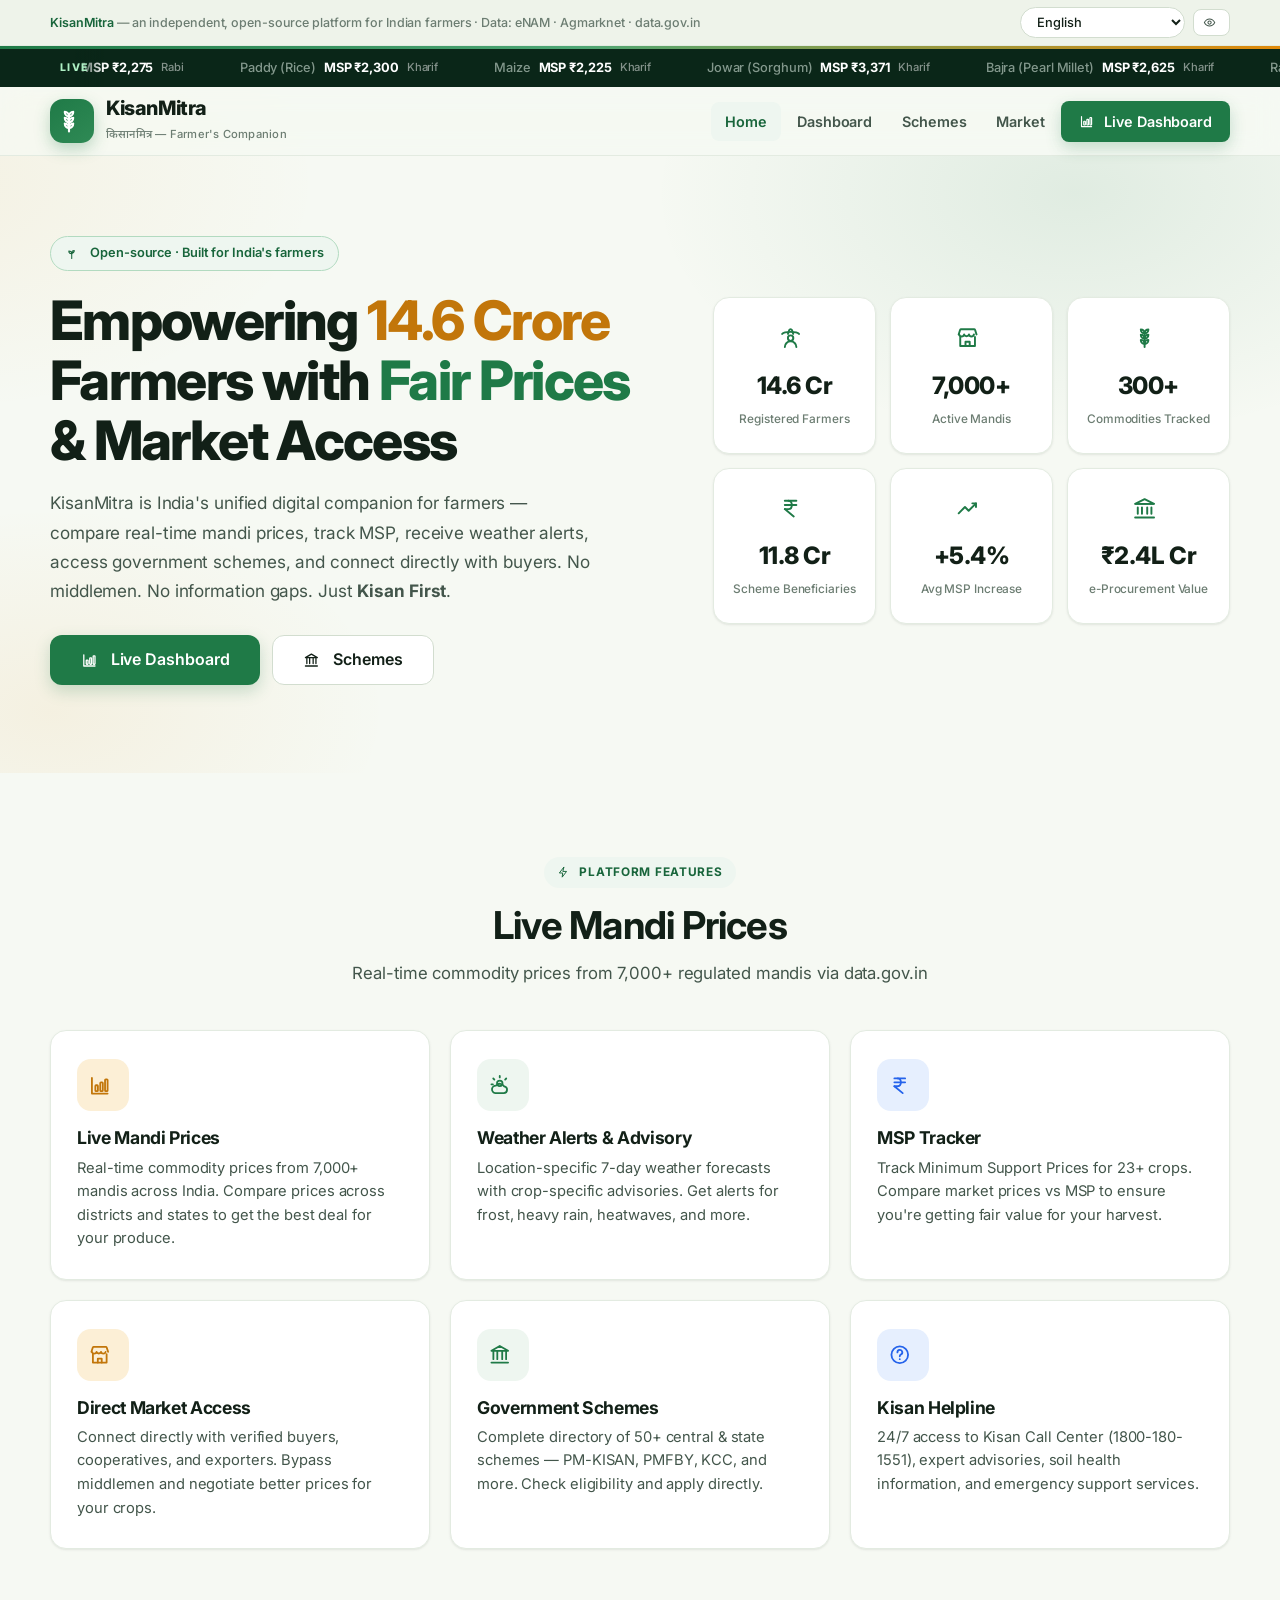
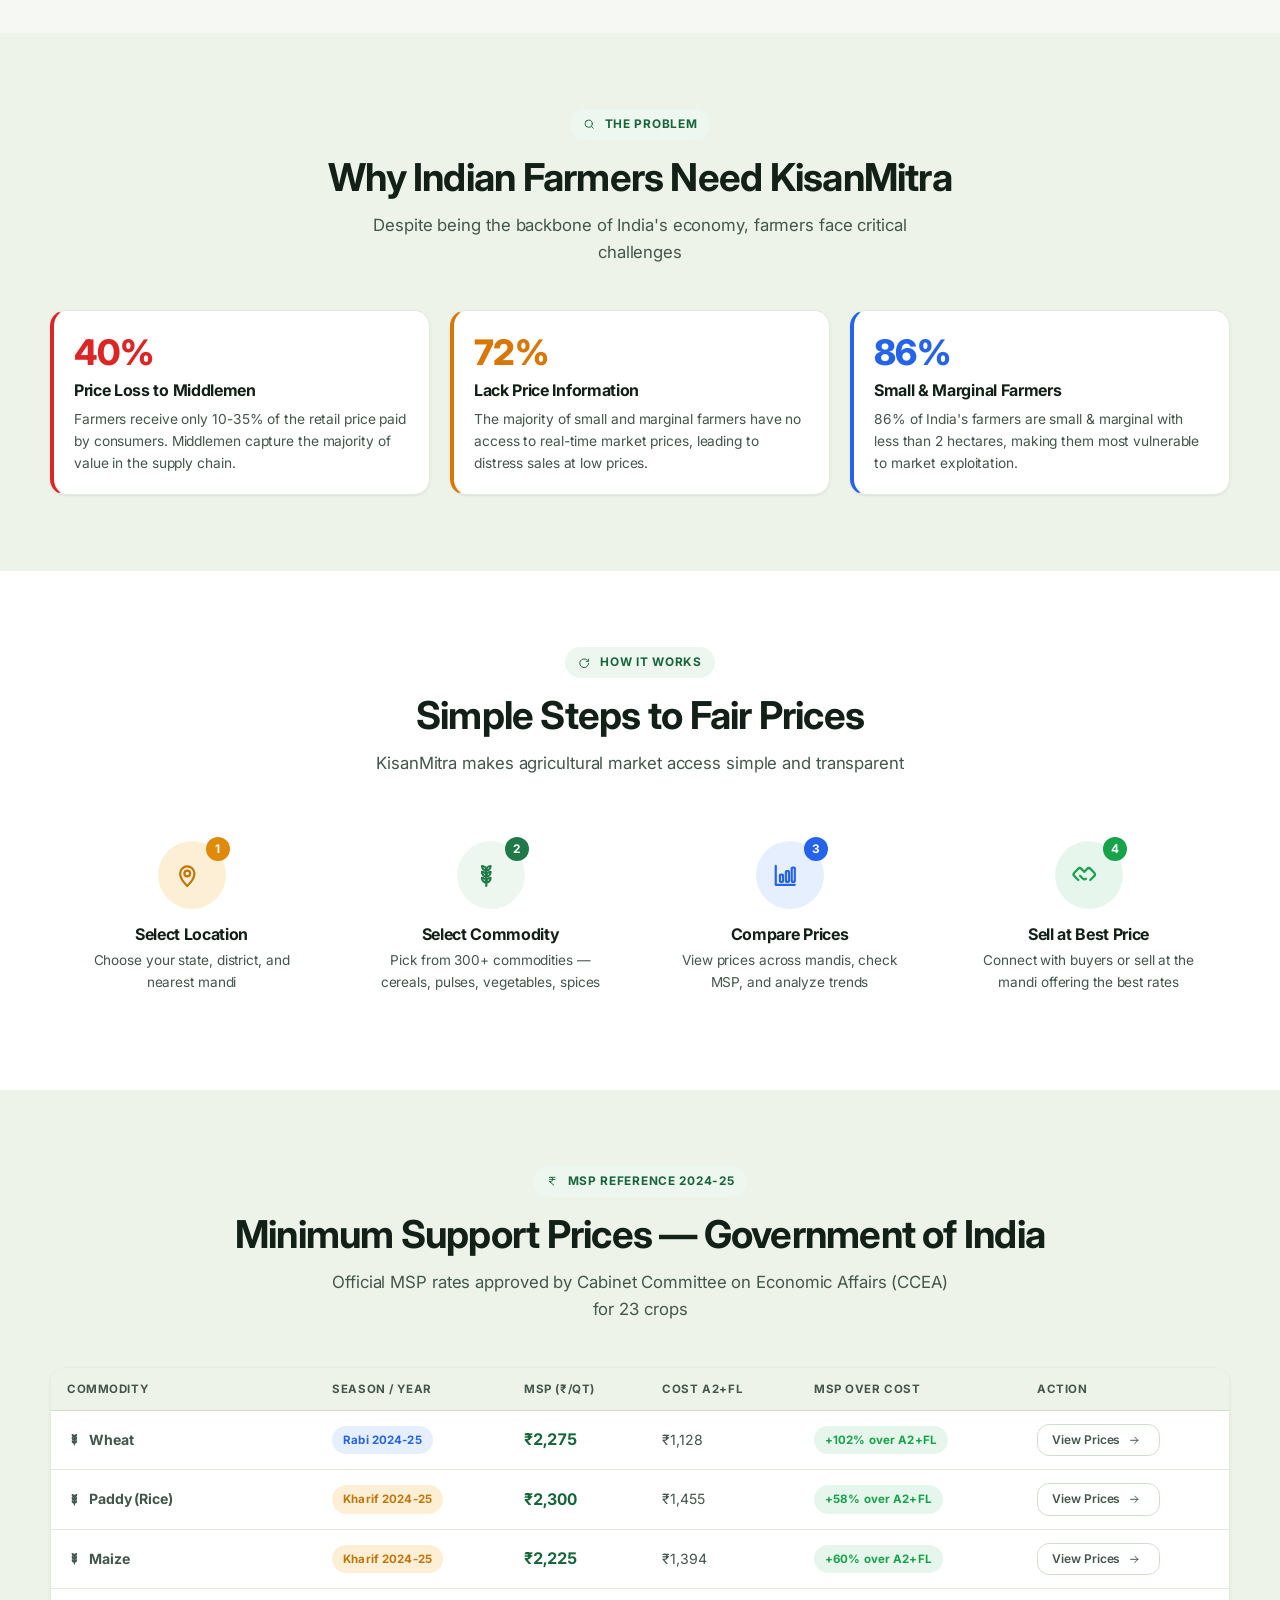
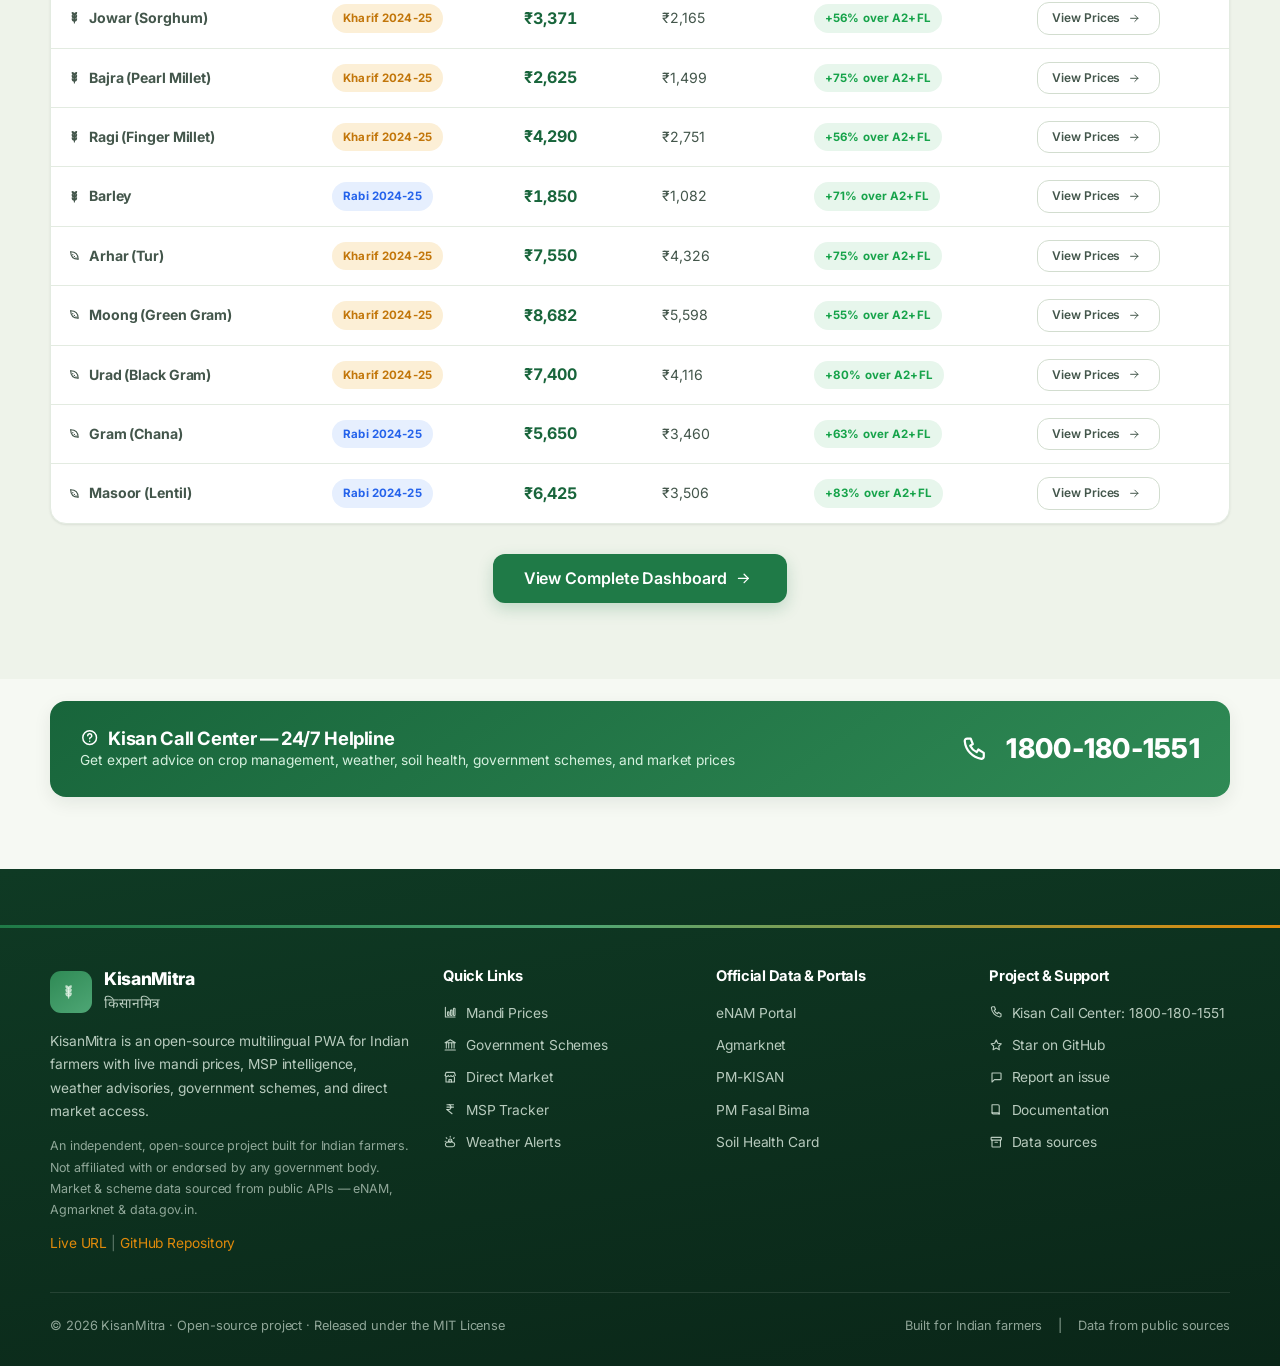
==== commit a2b0752e: "Overhaul icon system: consistent line icons, fix Safari + coverage Icons previously mixed themed SVG" ====
--- a/index.html
+++ b/index.html
@@ -26,9 +26,9 @@
     <link rel="manifest" href="manifest.json">
     <link rel="icon" href="assets/icons/favicon.svg" type="image/svg+xml">
     <link rel="apple-touch-icon" href="assets/icons/apple-touch-icon.svg">
-    <link rel="stylesheet" href="css/style.css?v=8">
-    <link rel="stylesheet" href="css/redesign.css?v=8">
-    <link rel="stylesheet" href="css/mobile.css?v=8">
+    <link rel="stylesheet" href="css/style.css?v=9">
+    <link rel="stylesheet" href="css/redesign.css?v=9">
+    <link rel="stylesheet" href="css/mobile.css?v=9">
 </head>
 
 <body>
@@ -405,10 +405,10 @@
     <!-- Scroll to Top -->
     <button class="scroll-top" id="scrollTop" aria-label="Scroll to top">↑</button>
 
-    <script src="js/api.js?v=8"></script>
-    <script src="js/data.js?v=8"></script>
-    <script src="js/i18n.js?v=8"></script>
-    <script type="module" src="js/app.js?v=8"></script>
+    <script src="js/api.js?v=9"></script>
+    <script src="js/data.js?v=9"></script>
+    <script src="js/i18n.js?v=9"></script>
+    <script type="module" src="js/app.js?v=9"></script>
 
     <!-- Service Worker & PWA Install -->
     <script>
--- a/css/style.css
+++ b/css/style.css
@@ -148,9 +148,13 @@
     height: 1.05em;
     display: inline-block;
     color: currentColor;
-    fill: currentColor;
+    fill: none;
     stroke: currentColor;
+    stroke-width: 1.85;
+    stroke-linecap: round;
+    stroke-linejoin: round;
     flex-shrink: 0;
+    vertical-align: -0.14em;
 }
 .logo .km-icon, .footer-brand-logo .km-icon { width: 1.25em; height: 1.25em; }
 
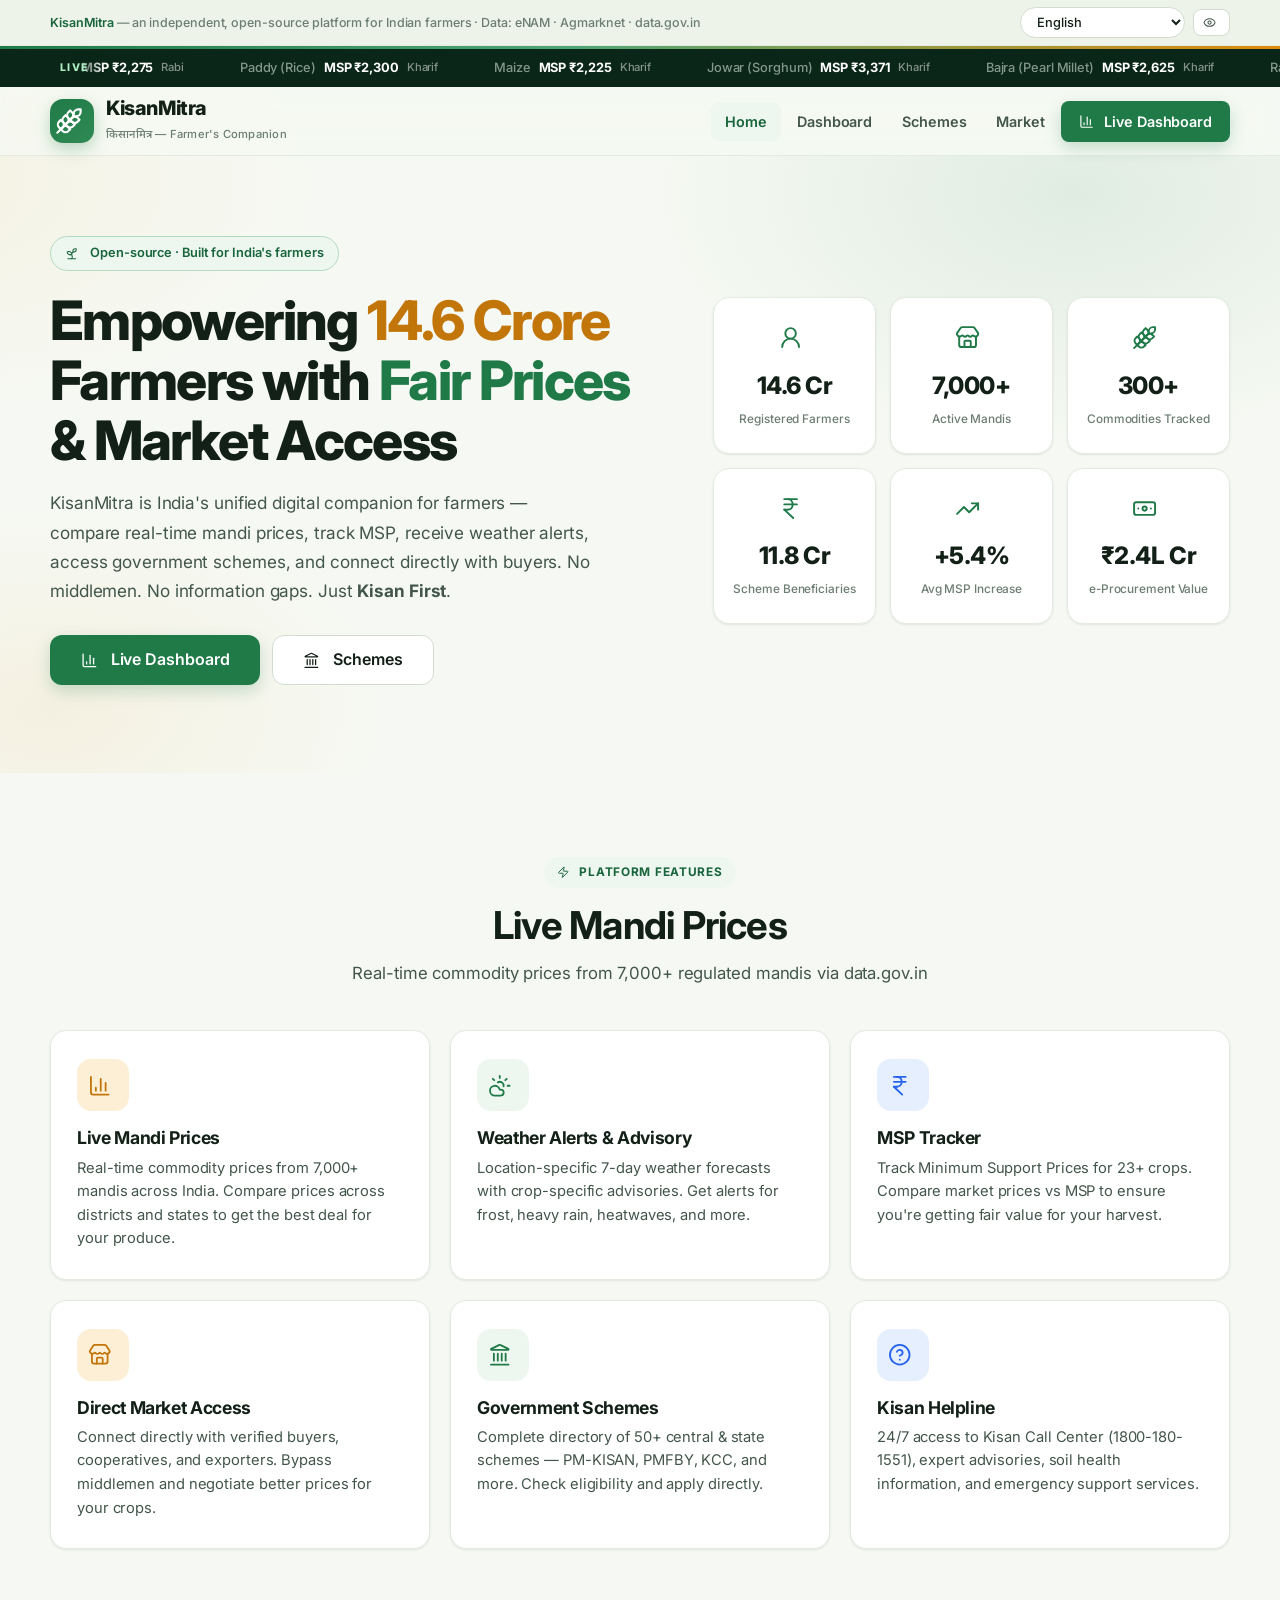
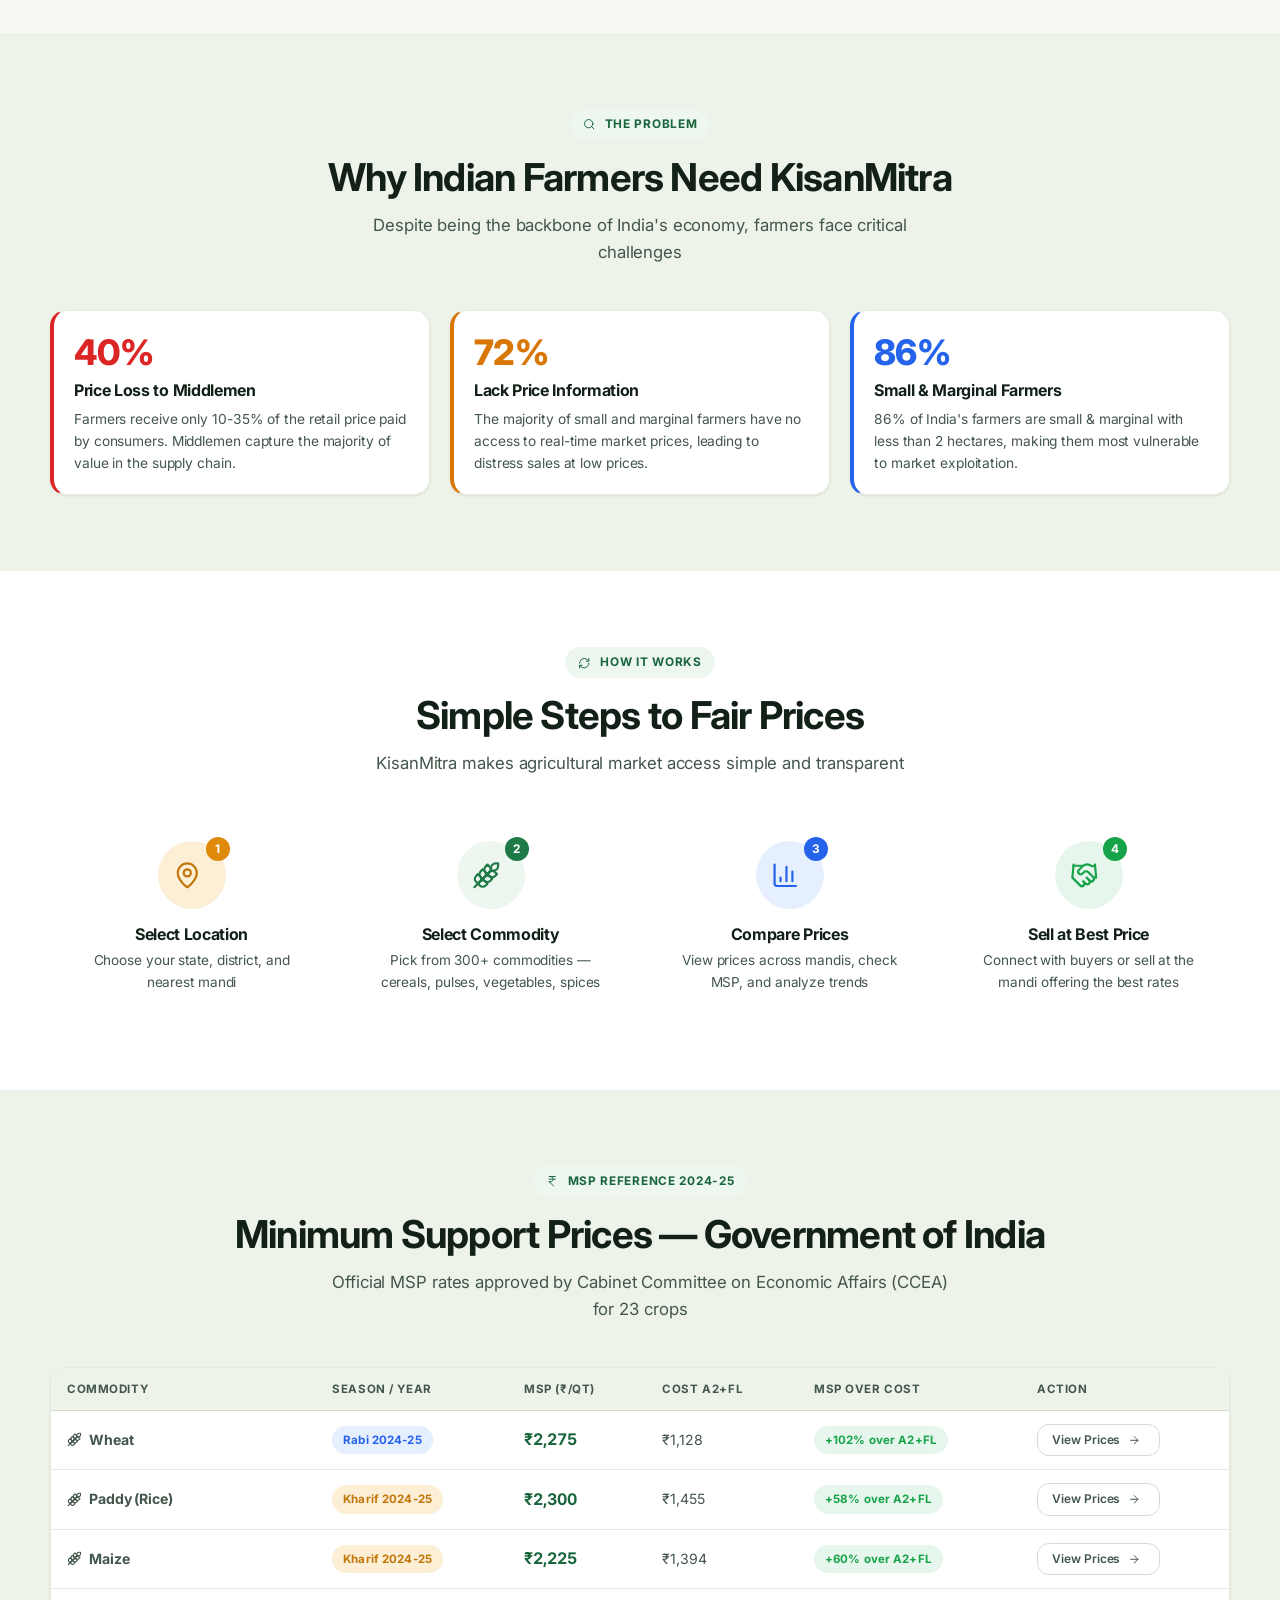
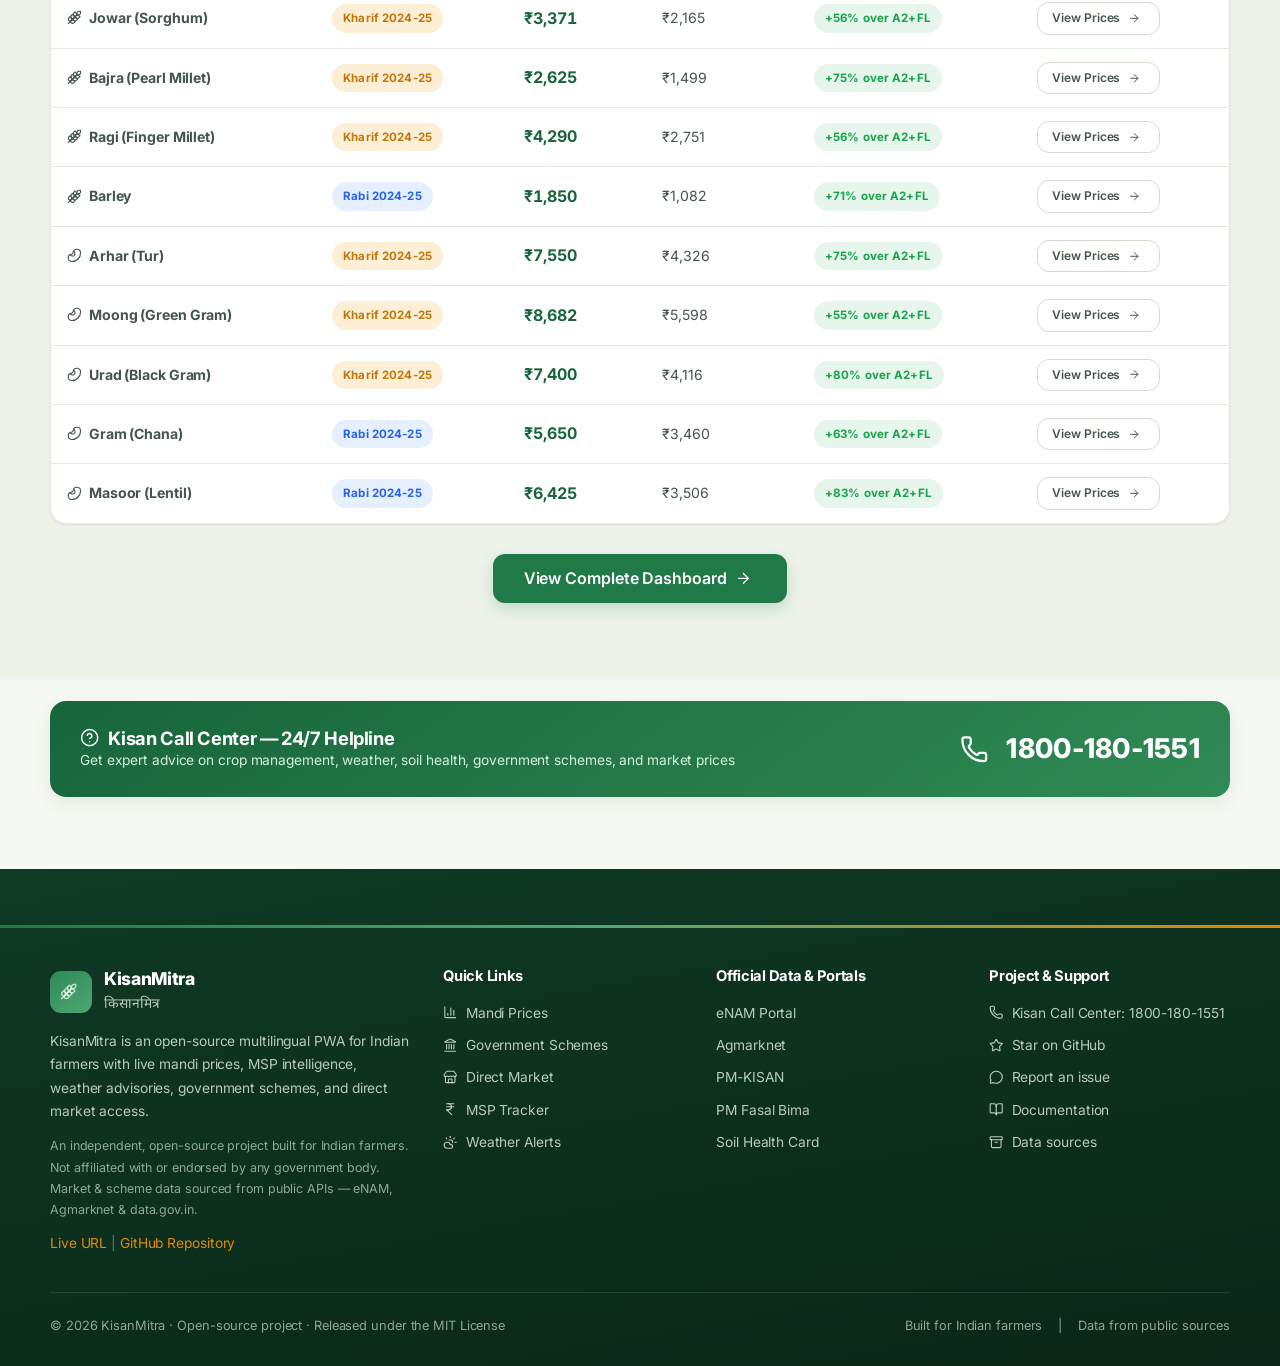
==== commit b34e3394: "Fetch live mandi data on search; iOS safe-area + mobile chart fixes Live data: - Mandi search now fo" ====
--- a/index.html
+++ b/index.html
@@ -20,15 +20,15 @@
     <!-- Favicon -->
     <link rel="icon" href="assets/icons/logo.svg" type="image/svg+xml">
     <meta name="apple-mobile-web-app-capable" content="yes">
-    <meta name="apple-mobile-web-app-status-bar-style" content="black-translucent">
+    <meta name="apple-mobile-web-app-status-bar-style" content="default">
     <meta name="mobile-web-app-capable" content="yes">
     <title>KisanMitra — किसानमित्र | Empowering India's Farmers</title>
     <link rel="manifest" href="manifest.json">
     <link rel="icon" href="assets/icons/favicon.svg" type="image/svg+xml">
     <link rel="apple-touch-icon" href="assets/icons/apple-touch-icon.svg">
-    <link rel="stylesheet" href="css/style.css?v=9">
-    <link rel="stylesheet" href="css/redesign.css?v=9">
-    <link rel="stylesheet" href="css/mobile.css?v=9">
+    <link rel="stylesheet" href="css/style.css?v=10">
+    <link rel="stylesheet" href="css/redesign.css?v=10">
+    <link rel="stylesheet" href="css/mobile.css?v=10">
 </head>
 
 <body>
@@ -405,10 +405,10 @@
     <!-- Scroll to Top -->
     <button class="scroll-top" id="scrollTop" aria-label="Scroll to top">↑</button>
 
-    <script src="js/api.js?v=9"></script>
-    <script src="js/data.js?v=9"></script>
-    <script src="js/i18n.js?v=9"></script>
-    <script type="module" src="js/app.js?v=9"></script>
+    <script src="js/api.js?v=10"></script>
+    <script src="js/data.js?v=10"></script>
+    <script src="js/i18n.js?v=10"></script>
+    <script type="module" src="js/app.js?v=10"></script>
 
     <!-- Service Worker & PWA Install -->
     <script>
--- a/css/mobile.css
+++ b/css/mobile.css
@@ -11,6 +11,13 @@
     /* Clip the off-canvas drawer so it can't create horizontal scroll.
        overflow-x: clip (not hidden) keeps the sticky navbar working. */
     html { overflow-x: clip; }
+    /* Fallback for older iOS Safari (<16) that lacks overflow: clip */
+    @supports not (overflow: clip) {
+        body { overflow-x: hidden; }
+    }
+
+    /* iOS safe areas (notch / home indicator) */
+    body { padding-left: env(safe-area-inset-left); padding-right: env(safe-area-inset-right); }
 
     /* ── One app header: drop the utility strip (its controls move into
           the drawer via JS), keep a single slim sticky navbar + a thin
@@ -260,7 +267,16 @@
     .footer-bottom { flex-direction: column; text-align: center; gap: 10px; }
 
     /* ── Scroll-to-top sits above content, clear of the drawer ── */
-    .scroll-top { bottom: 18px; right: 16px; width: 44px; height: 44px; }
+    .scroll-top { bottom: max(18px, env(safe-area-inset-bottom)); right: 16px; width: 44px; height: 44px; }
+    .nav-links { padding-bottom: max(24px, env(safe-area-inset-bottom)); }
+    .install-banner { padding-bottom: max(14px, env(safe-area-inset-bottom)); }
+
+    /* ── Charts fit the card width (no overflow, clean alignment) ── */
+    .chart-wrap, .chart-container { width: 100%; overflow-x: hidden; }
+    .trend-canvas, .chart-canvas { width: 100% !important; height: auto !important; max-width: 100%; display: block; }
+    .bar-chart, .bar-chart-shell { overflow-x: auto; padding-left: 4px; padding-right: 4px; }
+    .price-trend-chart { margin: 16px 8px 32px 36px; }
+    .msp-comparison { gap: 12px; flex-wrap: wrap; }
 
     /* Toast spans nicely on small screens */
     .toast-notification { left: 16px; right: 16px; max-width: none; top: 76px; }
